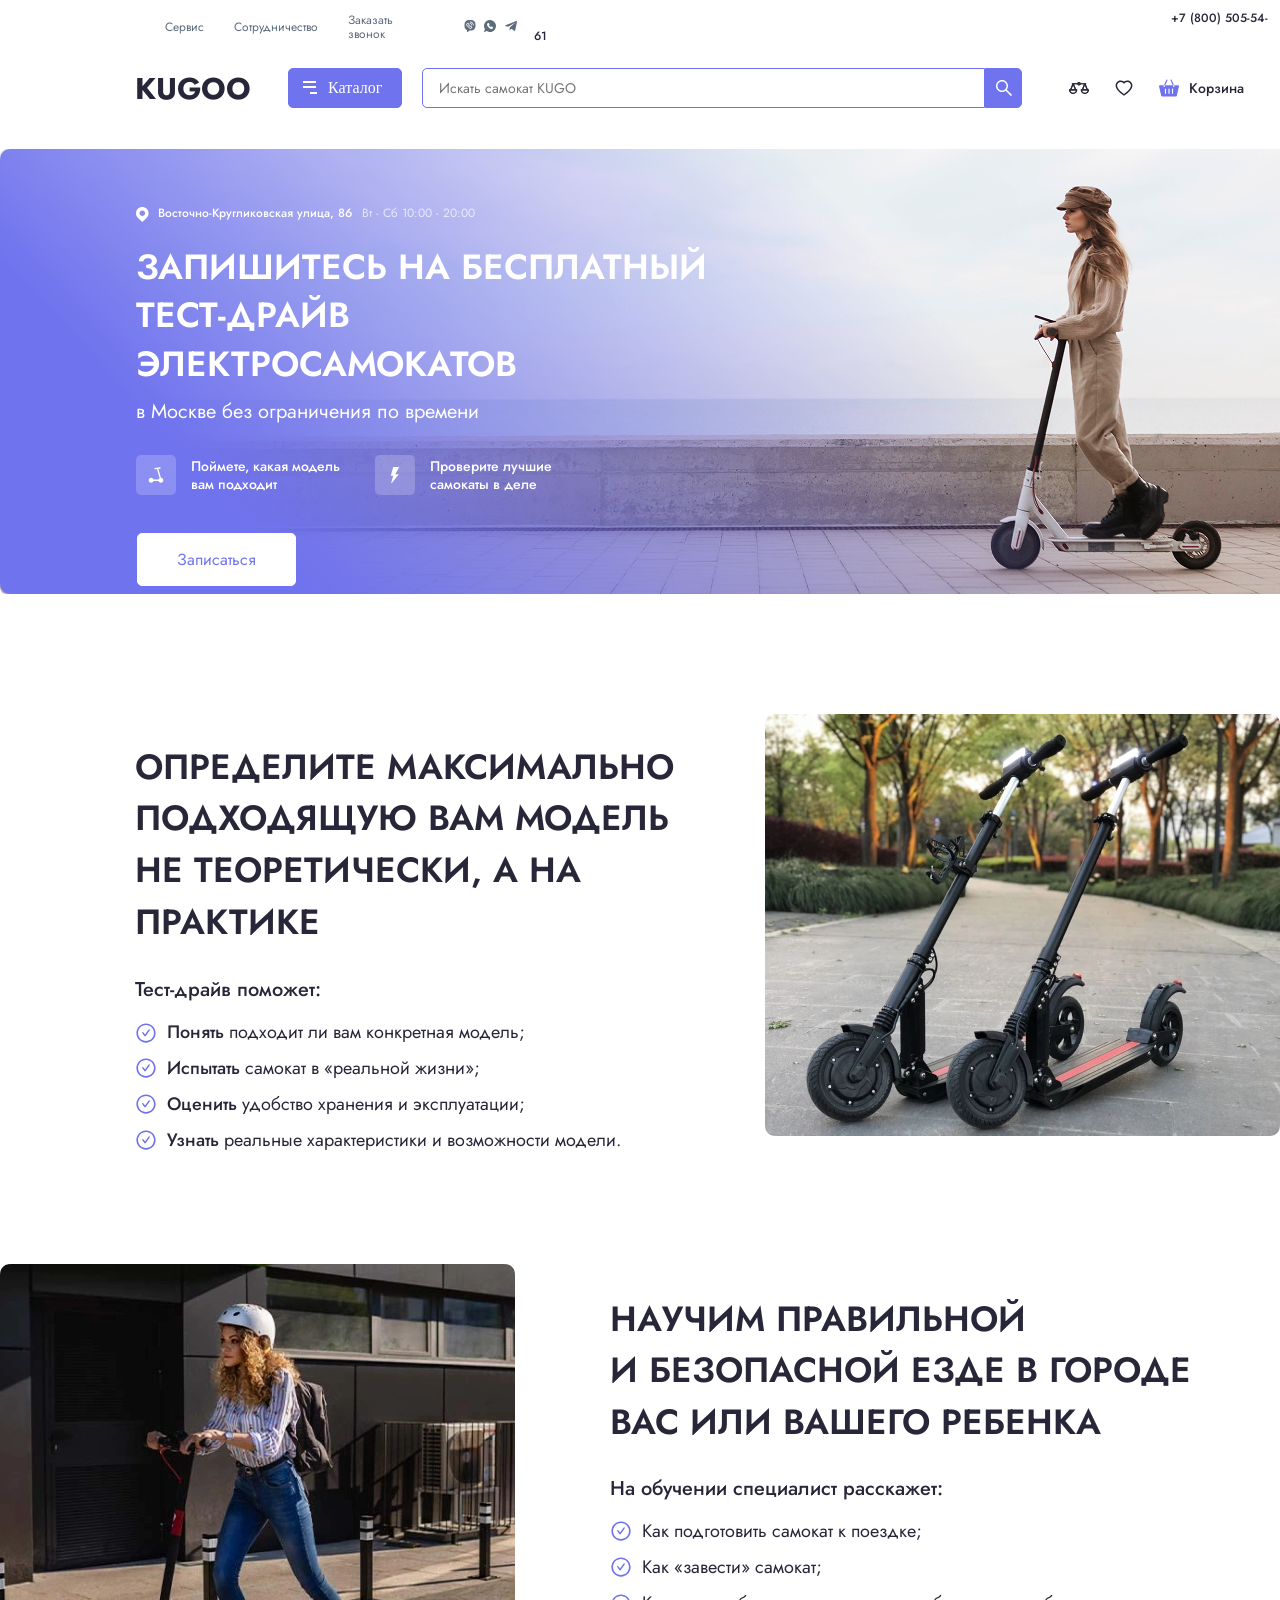
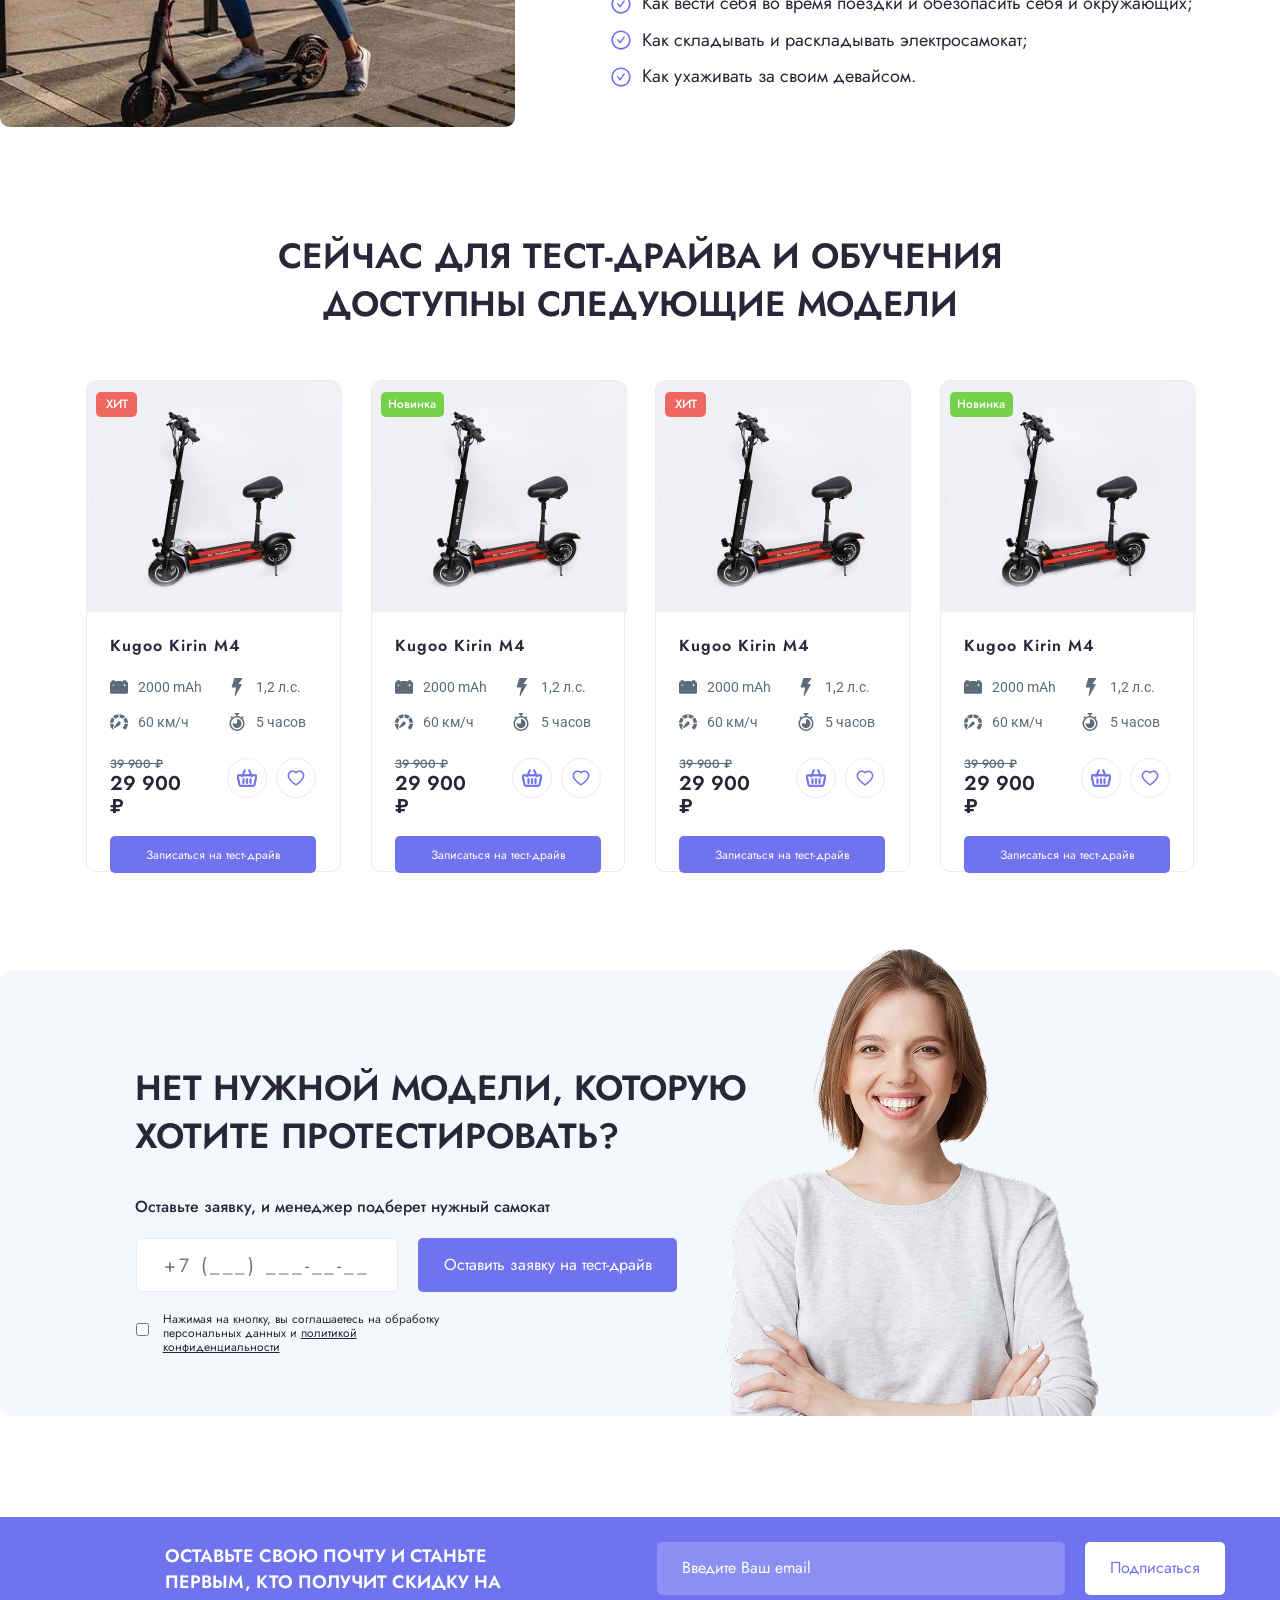
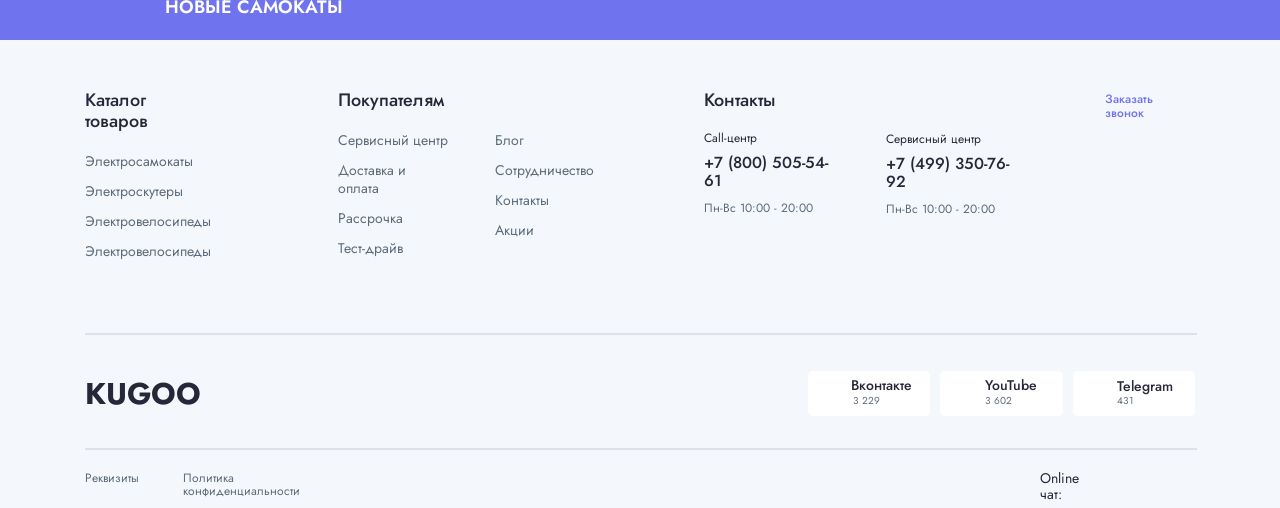
==== index.html @ ac5f446d "add: navbar, all sections, footer and modal window, css/" ====
<!DOCTYPE html>
<html lang="ru">

<head>
  <meta charset="UTF-8" />
  <meta name="viewport" content="width=device-width, initial-scale=1.0" />
  <link rel="stylesheet" href="css/normalize.css" />
  <link rel="stylesheet" href="css/style.css" />
  <link rel="shortcut icon" href="img/favicon.ico" type="image/x-icon">
  <link rel="icon" href="img/favicon.ico" type="image/x-icon">
  <!-- <link rel="preconnect" href="https://fonts.googleapis.com">
  <link rel="preconnect" href="https://fonts.gstatic.com" crossorigin>
  <link href="https://fonts.googleapis.com/css2?family=Jost:ital,wght@0,100..900;1,100..900&family=Roboto:ital,wght@0,100..900;1,100..900&display=swap" rel="stylesheet"> -->
  <script src="js/main.js" defer></script>
  <title>Kugoo</title>
</head>

<body>

  <nav class="navbar" role="navigation" aria-label="Основная навигация">
    <a href="#" class="header-navbar-link navbar-link-service" aria-label="Сервис">
      Сервис
    </a>
    <a href="#" class="header-navbar-link navbar-link-cooperation" aria-label="Сотрудничество">
      Сотрудничество
    </a>
    <a href="#" class="header-navbar-link navbar-link-call" aria-label="Заказать звонок">
      Заказать звонок
    </a>
    <div class="header-icon-mobile">
      <a href="#" aria-label="Viber" title="Viber">
        <svg class="header-icon-mobile" width="12" height="12" aria-hidden="true">
          <use href="img/sprite.svg#viber"></use>
        </svg>
      </a>
      <a href="#" aria-label="WhatsApp" title="WhatsApp">
        <svg class="header-icon-mobile" width="12" height="12" aria-hidden="true">
          <use href="img/sprite.svg#whatsapp"></use>
        </svg>
      </a>
      <a href="#" aria-label="Telegram" title="Telegram">
        <svg class="header-icon-mobile" width="12" height="12" aria-hidden="true">
          <use href="img/sprite.svg#telegram"></use>
        </svg>
      </a>
    </div>
    <div class="header-phone">
      <a href="tel:+78005055461" class="header-phone-link" aria-label="Позвонить">+7 (800) 505-54-61</a>
    </div>

  </nav>
  <div class="header-nav-border"></div>






  <header class="header">



    <div class="container">
      <div class="header-content">
        <h1 class="header-name">
          Kugoo
        </h1>
        <div class="header-button">
          <div class="header-button-wrp">
            <a href="#" class="header-menu-burger">
              <div class="header-menu-line"></div>
              <div class="header-menu-line"></div>
              <div class="header-menu-line header-menu-line-short"></div>
            </a>
            <span class="header-button-text">Каталог</span>
          </div>
        </div>
        <div class="header-search-box">
          <input class="header-search-input" id="header-input" type="text" placeholder="Искать самокат KUGO">
          <button class="header-search-button">
            <svg class="header-search-button-logo" width="16" height="16">
              <use href="img/sprite.svg#search"></use>
            </svg>
          </button>
        </div>
        <div class="header-search-icon">
          <a href="#">
            <img src="img/balance.svg" alt="balance" class="header-search-icon header-search-icon-balance" width="20"
              height="20">
          </a>
          <a href="#">
            <svg class="header-search-icon header-search-icon-blackheart" width="20" height="20">
              <use href="img/sprite.svg#blackheart"></use>
            </svg>
          </a>
          <a href="#">
            <svg class="header-search-icon header-search-icon-shopping-cart1" width="20" height="20">
              <use href="img/sprite.svg#shopping-cart1"></use>
            </svg>
          </a>
          <span class="header-search-shopping-cart">Корзина</span>
        </div>
      </div>
    </div>


    <div class="section-testdrive">
      <div class="container">
        <div class="section-testdrive-wripper">

          <img src="img/header-image.png" alt="riding" class="header-image">

          <div class="header-address-container">
            <svg class="header-addres-icon" width="15" height="15">
              <use href="img/sprite.svg#mark"></use>
            </svg>
            <span class="header-address">Восточно-Кругликовская улица, 86</span>
            <span class="header-address-schedule">Вт - Сб 10:00 - 20:00</span>
          </div>
          <div class="header-testdrive-container">
            <h2 class="header-title">Запишитесь на бесплатный тест-драйв электросамокатов</h2>
            <p class="header-text">в Москве без ограничения по времени</p>
          </div>
          <div class="header-chapter-wrapper">
            <div class="header-chapter-one">
              <div class="header-chapter-background">
                <svg class="header-chapter-icon" width="16" height="16">
                  <use href="img/sprite.svg#scooter"></use>
                </svg>
              </div>
              <p class="header-chapter-text-one">Поймете, какая модель вам подходит</p>
            </div>
            <div class="header-chapter-two">
              <div class="header-chapter-background">
                <svg class="header-chapter-icon" width="16" height="16">
                  <use href="img/sprite.svg#energy"></use>
                </svg>
              </div>
              <p class="header-chapter-text-two">Проверите лучшие самокаты в деле</p>
            </div>
          </div>
          <button type="button" class="header-content-button signup-btn" data-target="#feedback-modal"
            aria-label="Записаться на тест-драйв электросамоката">
            Записаться
          </button>
        </div>
      </div>
    </div>

  </header>

  <section class="define-the-model">
    <div class="container">
      <div class="define-the-model-wrapper">
        <div class="define-the-model-content">
          <h2 class="section-title define-the-model-title">Определите максимально подходящую вам модель<br>
            не теоретически, а на практике</h2>
          <p class="define-the-model-text">
            Тест-драйв поможет:
          </p>
          <ul class="define-the-model-list">
            <li class="define-the-model-list-item">
              <svg width="22" height="22" class="define-the-model-list-icon">
                <use href="img/sprite.svg#checkcircle"></use>
              </svg>
              <span class="word-bold">Понять</span> подходит ли вам конкретная модель;
            </li>
            <li class="define-the-model-list-item">
              <svg width="22" height="22" class="define-the-model-list-icon">
                <use href="img/sprite.svg#checkcircle"></use>
              </svg>
              <span class="word-bold">Испытать</span> самокат в «реальной жизни»;
            </li>
            <li class="define-the-model-list-item">
              <svg width="22" height="22" class="define-the-model-list-icon">
                <use href="img/sprite.svg#checkcircle"></use>
              </svg>
              <span class="word-bold">Оценить</span> удобство хранения и эксплуатации;
            </li>
            <li class="define-the-model-list-item">
              <svg width="22" height="22" class="define-the-model-list-icon">
                <use href="img/sprite.svg#checkcircle"></use>
              </svg>
              <span class="word-bold">Узнать</span> реальные характеристики и возможности модели.
            </li>
          </ul>
        </div>
        <picture>
          <source type="image/webp" srcset="img/scooters.webp">
          <source type="image/png" srcset="img/scooters.png">
          <img src="img/scooters.png" alt="scooters" class="define-the-model-photo">
        </picture>
      </div>
    </div>
  </section>

  <section class="correct-riding">
    <div class="container">
      <div class="correct-riding-wrapper">
        <picture>
          <source type="image/webp" srcset="img/riding.webp">
          <source type="image/png" srcset="img/riding.png">
          <img src="img/riding.png" alt="riding" class="correct-riding-photo">
        </picture>
        <div class="correct-riding-content">
          <h2 class="section-title correct-riding-title">Научим правильной<br>и безопасной езде в городе<br>вас или
            вашего ребенка
          </h2>
          <p class="correct-riding-text">
            На обучении специалист расскажет:
          </p>
          <ul class="correct-riding-list">
            <li class="correct-riding-list-item">
              <svg width="22" height="22" class="correct-riding-list-icon">
                <use href="img/sprite.svg#checkcircle"></use>
              </svg>
              Как подготовить самокат к поездке;
            </li>
            <li class="correct-riding-list-item">
              <svg width="22" height="22" class="correct-riding-list-icon">
                <use href="img/sprite.svg#checkcircle"></use>
              </svg>
              Как «завести» самокат;
            </li>
            <li class="correct-riding-list-item">
              <svg width="22" height="22" class="correct-riding-list-icon">
                <use href="img/sprite.svg#checkcircle"></use>
              </svg>
              Как вести себя во время поездки и обезопасить себя и окружающих;
            </li>
            <li class="correct-riding-list-item">
              <svg width="22" height="22" class="correct-riding-list-icon">
                <use href="img/sprite.svg#checkcircle"></use>
              </svg>
              Как складывать и раскладывать электросамокат;
            </li>
            <li class="correct-riding-list-item">
              <svg width="22" height="22" class="correct-riding-list-icon">
                <use href="img/sprite.svg#checkcircle"></use>
              </svg>
              Как ухаживать за своим девайсом.
            </li>
          </ul>
        </div>
      </div>
    </div>
  </section>

  <section class="testdrive-models">
    <div class="container">
      <div class="testdrive-models-wrapper">
        <div class="testdrive-models-content">
          <h2 class="section-title testdrive-models-title">
            Сейчас для тест-драйва и обучения доступны следующие модели
          </h2>
          <div class="testdrive-models-cards-wrp">
            <div class="testdrive-models-card">
              <div class="testdrive-models-image-wrp">
                <picture class="testdrive-models-image">
                  <source type="image/webp" srcset="img/scooter-card.webp">
                  <source type="image/png" srcset="img/scooter-card.png">
                  <img src="img/scooter-card.png" alt="scooter-card" class="scooter-card-photo">
                </picture>
                <div class="testdrive-models-label-wrp">
                  <div class="testdrive-models-label">
                    ХИТ
                  </div>
                  <div class="testdrive-models-background">
                    <svg class="testdrive-models-icon-top" width="20" height="20">
                      <use href="img/balance2.svg"></use>
                    </svg>
                  </div>
                </div>
              </div>
              <div class="models-card-container">
                <div class="testdrive-models-name">
                  Kugoo Kirin M4
                </div>
                <div class="testdrive-models-wrapper">
                  <div class="testdrive-models-options">
                    <div class="testdrive-models-options-wrp">
                      <svg class="testdrive-models-icon" width="18" height="18">
                        <use href="img/sprite.svg#accumulator"></use>
                      </svg>
                      <p class="testdrive-models-value">2000 mAh</p>
                    </div>
                    <div class="testdrive-models-options-wrp">
                      <svg class="testdrive-models-icon" width="18" height="18">
                        <use href="img/sprite.svg#power"></use>
                      </svg>
                      <p class="testdrive-models-value">1,2 л.с.</p>
                    </div>
                    <div class="testdrive-models-options-wrp">
                      <svg class="testdrive-models-icon" width="18" height="18">
                        <use href="img/sprite.svg#speedometer"></use>
                      </svg>
                      <p class="testdrive-models-value">60 км/ч</p>
                    </div>
                    <div class="testdrive-models-options-wrp">
                      <svg class="testdrive-models-icon" width="18" height="18">
                        <use href="img/sprite.svg#timer"></use>
                      </svg>
                      <p class="testdrive-models-value-time">5 часов</p>
                    </div>
                  </div>
                </div>
                <div class="testdrive-models-price-wrp">
                  <div class="testdrive-models-price">
                    <div class="testdrive-models-oldprice">39 900 ₽</div>
                    <div class="testdrive-models-newprice">29 900 ₽</div>
                  </div>
                  <div class="testdrive-models-icon-wrp">
                    <div class="testdrive-models-icon-background">
                      <svg width="20" height="20" class="testdrive-models-icon-shop">
                        <use href="img/sprite.svg#shopping-cart2"></use>
                      </svg>
                    </div>
                    <div class="testdrive-models-icon-background">
                      <svg width="20" height="20" class="testdrive-models-icon-heart">
                        <use href="img/sprite.svg#heartblue"></use>
                      </svg>
                    </div>
                  </div>
                </div>

                <button type="button" class="testdrive-models-button signup-btn" data-target="#feedback-modal">
                  Записаться на тест-драйв
                </button>
              </div>
            </div>
            <div class="testdrive-models-card">
              <div class="testdrive-models-image-wrp">
                <picture class="testdrive-models-image">
                  <source type="image/webp" srcset="img/scooter-card.webp">
                  <source type="image/png" srcset="img/scooter-card.png">
                  <img src="img/scooter-card.png" alt="scooter-card" class="scooter-card-photo">
                </picture>
                <div class="testdrive-models-label-wrp">
                  <div class="testdrive-models-label-new">
                    Новинка
                  </div>
                  <div class="testdrive-models-background">
                    <svg class="testdrive-models-icon-top" width="20" height="20">
                      <use href="img/balance2.svg"></use>
                    </svg>
                  </div>
                </div>
              </div>
              <div class="models-card-container">
                <div class="testdrive-models-name">
                  Kugoo Kirin M4
                </div>
                <div class="testdrive-models-wrapper">
                  <div class="testdrive-models-options">
                    <div class="testdrive-models-options-wrp">
                      <svg class="testdrive-models-icon" width="18" height="18">
                        <use href="img/sprite.svg#accumulator"></use>
                      </svg>
                      <p class="testdrive-models-value">2000 mAh</p>
                    </div>
                    <div class="testdrive-models-options-wrp">
                      <svg class="testdrive-models-icon" width="18" height="18">
                        <use href="img/sprite.svg#power"></use>
                      </svg>
                      <p class="testdrive-models-value">1,2 л.с.</p>
                    </div>
                    <div class="testdrive-models-options-wrp">
                      <svg class="testdrive-models-icon" width="18" height="18">
                        <use href="img/sprite.svg#speedometer"></use>
                      </svg>
                      <p class="testdrive-models-value">60 км/ч</p>
                    </div>
                    <div class="testdrive-models-options-wrp">
                      <svg class="testdrive-models-icon" width="18" height="18">
                        <use href="img/sprite.svg#timer"></use>
                      </svg>
                      <p class="testdrive-models-value-time">5 часов</p>
                    </div>
                  </div>
                </div>

                <div class="testdrive-models-price-wrp">
                  <div class="testdrive-models-price">
                    <div class="testdrive-models-oldprice">39 900 ₽</div>
                    <div class="testdrive-models-newprice">29 900 ₽</div>
                  </div>
                  <div class="testdrive-models-icon-wrp">
                    <div class="testdrive-models-icon-background">
                      <svg width="20" height="20" class="testdrive-models-icon-shop">
                        <use href="img/sprite.svg#shopping-cart2"></use>
                      </svg>
                    </div>
                    <div class="testdrive-models-icon-background">
                      <svg width="20" height="20" class="testdrive-models-icon-heart">
                        <use href="img/sprite.svg#heartblue"></use>
                      </svg>
                    </div>
                  </div>
                </div>
                <button type="submit" class="testdrive-models-button">
                  Записаться на тест-драйв
                </button>
              </div>
            </div>
            <div class="testdrive-models-card">
              <div class="testdrive-models-image-wrp">
                <picture class="testdrive-models-image">
                  <source type="image/webp" srcset="img/scooter-card.webp">
                  <source type="image/png" srcset="img/scooter-card.png">
                  <img src="img/scooter-card.png" alt="scooter-card" class="scooter-card-photo">
                </picture>
                <div class="testdrive-models-label-wrp">
                  <div class="testdrive-models-label">
                    ХИТ
                  </div>
                  <div class="testdrive-models-background">
                    <svg class="testdrive-models-icon-top" width="20" height="20">
                      <use href="img/balance2.svg"></use>
                    </svg>
                  </div>
                </div>
              </div>
              <div class="models-card-container">
                <div class="testdrive-models-name">
                  Kugoo Kirin M4
                </div>
                <div class="testdrive-models-wrapper">
                  <div class="testdrive-models-options">
                    <div class="testdrive-models-options-wrp">
                      <svg class="testdrive-models-icon" width="18" height="18">
                        <use href="img/sprite.svg#accumulator"></use>
                      </svg>
                      <p class="testdrive-models-value">2000 mAh</p>
                    </div>
                    <div class="testdrive-models-options-wrp">
                      <svg class="testdrive-models-icon" width="18" height="18">
                        <use href="img/sprite.svg#power"></use>
                      </svg>
                      <p class="testdrive-models-value">1,2 л.с.</p>
                    </div>
                    <div class="testdrive-models-options-wrp">
                      <svg class="testdrive-models-icon" width="18" height="18">
                        <use href="img/sprite.svg#speedometer"></use>
                      </svg>
                      <p class="testdrive-models-value">60 км/ч</p>
                    </div>
                    <div class="testdrive-models-options-wrp">
                      <svg class="testdrive-models-icon" width="18" height="18">
                        <use href="img/sprite.svg#timer"></use>
                      </svg>
                      <p class="testdrive-models-value-time">5 часов</p>
                    </div>
                  </div>
                </div>
                <div class="testdrive-models-price-wrp">
                  <div class="testdrive-models-price">
                    <div class="testdrive-models-oldprice">39 900 ₽</div>
                    <div class="testdrive-models-newprice">29 900 ₽</div>
                  </div>
                  <div class="testdrive-models-icon-wrp">
                    <div class="testdrive-models-icon-background">
                      <svg width="20" height="20" class="testdrive-models-icon-shop">
                        <use href="img/sprite.svg#shopping-cart2"></use>
                      </svg>
                    </div>
                    <div class="testdrive-models-icon-background">
                      <svg width="20" height="20" class="testdrive-models-icon-heart">
                        <use href="img/sprite.svg#heartblue"></use>
                      </svg>
                    </div>
                  </div>
                </div>
                <button type="submit" class="testdrive-models-button">
                  Записаться на тест-драйв
                </button>
              </div>
            </div>
            <div class="testdrive-models-card">
              <div class="testdrive-models-image-wrp">
                <picture class="testdrive-models-image">
                  <source type="image/webp" srcset="img/scooter-card.webp">
                  <source type="image/png" srcset="img/scooter-card.png">
                  <img src="img/scooter-card.png" alt="scooter-card" class="scooter-card-photo">
                </picture>
                <div class="testdrive-models-label-wrp">
                  <div class="testdrive-models-label-new">
                    Новинка
                  </div>
                  <div class="testdrive-models-background">
                    <svg class="testdrive-models-icon-top" width="20" height="20">
                      <use href="img/balance2.svg"></use>
                    </svg>
                  </div>
                </div>
              </div>
              <div class="models-card-container">
                <div class="testdrive-models-name">
                  Kugoo Kirin M4
                </div>
                <div class="testdrive-models-wrapper">
                  <div class="testdrive-models-options">
                    <div class="testdrive-models-options-wrp">
                      <svg class="testdrive-models-icon" width="18" height="18">
                        <use href="img/sprite.svg#accumulator"></use>
                      </svg>
                      <p class="testdrive-models-value">2000 mAh</p>
                    </div>
                    <div class="testdrive-models-options-wrp">
                      <svg class="testdrive-models-icon" width="18" height="18">
                        <use href="img/sprite.svg#power"></use>
                      </svg>
                      <p class="testdrive-models-value">1,2 л.с.</p>
                    </div>
                    <div class="testdrive-models-options-wrp">
                      <svg class="testdrive-models-icon" width="18" height="18">
                        <use href="img/sprite.svg#speedometer"></use>
                      </svg>
                      <p class="testdrive-models-value">60 км/ч</p>
                    </div>
                    <div class="testdrive-models-options-wrp">
                      <svg class="testdrive-models-icon" width="18" height="18">
                        <use href="img/sprite.svg#timer"></use>
                      </svg>
                      <p class="testdrive-models-value-time">5 часов</p>
                    </div>
                  </div>
                </div>
                <div class="testdrive-models-price-wrp">
                  <div class="testdrive-models-price">
                    <div class="testdrive-models-oldprice">39 900 ₽</div>
                    <div class="testdrive-models-newprice">29 900 ₽</div>
                  </div>
                  <div class="testdrive-models-icon-wrp">
                    <div class="testdrive-models-icon-background">
                      <svg width="20" height="20" class="testdrive-models-icon-shop">
                        <use href="img/sprite.svg#shopping-cart2"></use>
                      </svg>
                    </div>
                    <div class="testdrive-models-icon-background">
                      <svg width="20" height="20" class="testdrive-models-icon-heart">
                        <use href="img/sprite.svg#heartblue"></use>
                      </svg>
                    </div>
                  </div>
                </div>
                <button type="submit" class="testdrive-models-button">
                  Записаться на тест-драйв
                </button>
              </div>
            </div>
          </div>
        </div>
      </div>
    </div>

  </section>

  <section class="no-models">
    <div class="container">
      <div class="no-models-background">
        <div class="no-models-content">
          <h2 class="section-title no-models-title">
            Нет нужной модели, которую хотите протестировать?
          </h2>
          <p class="no-models-text">
            Оставьте заявку, и менеджер подберет нужный самокат
          </p>
          <form class="no-models-input">
            <div class="no-models-input-wrp">
              <input class="input-phone-mask" type="tel" id="user-phone" name="userphone" maxlength="30"
                pattern="^\+\d \(\d{3}\) \d{3}-\d{2}-\d{2}$" required="" placeholder="+7 (___) ___-__-__">
              <label class="input-group-label-phone" for="user-phone"></label>
              <button type="submit" class="no-models-button modal-submit-btn" id="modal-submit">Оставить заявку на
                тест-драйв</button>
            </div>
            <div class="no-models-checkbox-wrp">
              <input class="no-models-checkbox" type="checkbox" id="subscribeNews" name="subscribe"
                value="newsletter" />
              <label for="subscribeNews" class="no-models-label">Нажимая на кнопку, вы соглашаетесь на обработку
                персональных данных и <span class="no-models-checkbox-text">политикой конфиденциальности</span>
              </label>
            </div>
          </form>
        </div>
        <picture>
          <source type="image/webp" srcset="img/client.webp">
          <source type="image/png" srcset="img/riding.png">
          <img src="img/client.png" alt="client" class="client-photo">
        </picture>
      </div>
    </div>
  </section>

  <footer class="footer">
    <div class="footer-top">
      <div class="footer-top-title">
        Оставьте свою почту и станьте первым, кто получит скидку на новые самокаты
      </div>
      <input type="submit" class="footer-top-email" value="Введите Ваш email">
      <button type="submit" class="footer-top-subscription" value="">Подписаться</button>
    </div>
    <div class="container-footer-wrapper">
      <div class="container-footer">
        <div class="footer-menu-wrapper">
          <div class="footer-menu-catalog">
            <h2 class="footer-menu-title">Каталог товаров</h2>
            <ul class="footer-menu-list">
              <li class="footer-menu-item">
                <a href="#" class="footer-menu-link">Электросамокаты</a>
              </li>
              <li class="footer-menu-item">
                <a href="#" class="footer-menu-link">Электроскутеры</a>
              </li>
              <li class="footer-menu-item">
                <a href="#" class="footer-menu-link">Электровелосипеды</a>
              </li>
              <li class="footer-menu-item">
                <a href="#" class="footer-menu-link">Электровелосипеды</a>
              </li>
            </ul>
          </div>
          <div class="footer-menu-buyers">
            <h2 class="footer-menu-title">Покупателям</h2>
            <ul class="footer-menu-list footer-menu-buyers">
              <li class="footer-menu-item">
                <a href="#" class="footer-menu-link">Сервисный центр</a>
              </li>
              <li class="footer-menu-item">
                <a href="#" class="footer-menu-link">Доставка и оплата</a>
              </li>
              <li class="footer-menu-item">
                <a href="#" class="footer-menu-link">Рассрочка</a>
              </li>
              <li class="footer-menu-item">
                <a href="#" class="footer-menu-link">Тест-драйв</a>
              </li>
            </ul>
          </div>
          <div class="footer-menu-buyers2-wrp">
            <ul class="footer-menu-list footer-menu-buyers2">
              <li class="footer-menu-item">
                <a href="#" class="footer-menu-link">Блог</a>
              </li>
              <li class="footer-menu-item">
                <a href="#" class="footer-menu-link">Сотрудничество</a>
              </li>
              <li class="footer-menu-item">
                <a href="#" class="footer-menu-link">Контакты</a>
              </li>
              <li class="footer-menu-item">
                <a href="#" class="footer-menu-link">Акции</a>
              </li>
            </ul>
          </div>
          <div class="footer-menu-contacts-call">
            <h2 class="footer-menu-title footer-menu-title-contacts">Контакты</h2>
            <div class="footer-menu-contacts-wrapper">
              <ul class="footer-menu-contacts-wrp-call">
                <li class="footer-menu-item-contacts">
                  <a href="#" class="footer-menu-link-contacts">Call-центр</a>
                </li>
                <li class="footer-menu-item-contacts">
                  <a href="#" class="footer-menu-link-phone-number">+7 (800) 505-54-61</a>
                </li>
                <li class="footer-menu-item-contacts">
                  <a href="#" class="footer-menu-link-schedule">Пн-Вс 10:00 - 20:00</a>
                </li>
              </ul>
            </div>
          </div>
          <div class="footer-menu-contacts-service">
            <ul class="footer-menu-contacts-wrp-service">
              <li class="footer-menu-item-contacts">
                <a href="#" class="footer-menu-link-contacts">Сервисный центр</a>
              </li>
              <li class="footer-menu-item-contacts">
                <a href="#" class="footer-menu-link-phone-number">+7 (499) 350-76-92</a>
              </li>
              <li class="footer-menu-item-contacts">
                <a href="#" class="footer-menu-link-schedule">Пн-Вс 10:00 - 20:00</a>
              </li>
            </ul>
          </div>
          <a href="#" class="footer-menu-link-call">Заказать звонок</a>
        </div>
        <hr class="footer-bottom-seporator">
        <div class="footer-bottom-social-wrapper">
          <div class="footer-bottom-logo">
            Kugoo
          </div>
          <a href="#" class="footer-bottom-social-gp">
            <svg class="footer-bottom-gp" width="152" height="45">
              <use href="img/google-play.svg"></use>
            </svg>
          </a>
          <a href="#" class="footer-bottom-social-as">
            <svg class="footer-bottom-as" width="135" height="45">
              <use href="img/app_store.svg"></use>
            </svg>
          </a>
          <a href="#" class="footer-bottom-social-wrp">
            <div class="footer-bottom-social">
              <svg class="footer-bottom-icon-vk" width="20" height="20">
                <use href="img/vk.svg"></use>
              </svg>
              <span class="footer-bottom-social-text-vk">Вконтакте</span>
              <div class="footer-bottom-social-count">3 229</div>
            </div>
          </a>
          <a href="#" class="footer-bottom-social-wrp">
            <div class="footer-bottom-social">
              <svg class="footer-bottom-icon-ytube" width="20" height="20">
                <use href="img/ytube.svg"></use>
              </svg>
              <span class="footer-bottom-social-text-ytube">YouTube</span>
              <div class="footer-bottom-social-count">3 602</div>
            </div>
          </a>
          <a href="#" class="footer-bottom-social-wrp">
            <div class="footer-bottom-social">
              <svg class="footer-bottom-icon-tgblue" width="20" height="20">
                <use href="img/tgblue.svg"></use>
              </svg>
              <span class="footer-bottom-social-text-tgblue">Telegram</span>
              <div class="footer-bottom-social-count">431</div>
            </div>
          </a>
        </div>
        <hr class="footer-bottom-seporator">
        <div class="footer-bottom-down-wrapper">
          <a href="#" class="footer-bottom-down-requisites">Реквизиты</a>
          <a href="#" class="footer-bottom-down-politics">Политика конфиденциальности</a>
          <a href="#" class="footer-bottom-down-social-wrp">
            <div class="footer-bottom-down-social">
              <svg class="footer-bottom-down-icon" width="34" height="23">
                <use href="img/gpay.svg"></use>
              </svg>
              <svg class="footer-bottom-down-icon" width="34" height="23">
                <use href="img/apay.svg"></use>
              </svg>
              <svg class="footer-bottom-down-icon" width="34" height="23">
                <use href="img/visa.svg"></use>
              </svg>
              <svg class="footer-bottom-down-icon" width="34" height="23">
                <use href="img/payment_method1.svg"></use>
              </svg>
              <svg class="footer-bottom-down-icon" width="34" height="23">
                <use href="img/payment_method2.svg"></use>
              </svg>
              <svg class="footer-bottom-down-icon" width="34" height="23">
                <use href="img/web_money.svg"></use>
              </svg>
              <svg class="footer-bottom-down-icon" width="34" height="23">
                <use href="img/payment_method3.svg"></use>
              </svg>
              <div class="footer-bottom-down-social-chat">
                <div class="footer-bottom-down-social-onlinechat">Online чат:</div>
                <svg class="footer-bottom-down-chat-icon" width="16" height="16">
                  <use href="img/viber.svg"></use>
                </svg>
                <svg class="footer-bottom-down-chat-icon" width="16" height="16">
                  <use href="img/whatsapp.svg"></use>
                </svg>
                <svg class="footer-bottom-down-chat-icon" width="16" height="16">
                  <use href="img/telegram.svg"></use>
                </svg>
              </div>

            </div>
          </a>
        </div>
      </div>
    </div>

    <div class="modal" id="feedback-modal">
      <div class="modal-dialog">
        <div class="modal-dialog-wrp">
          <div class="modal-dialog-wrp-left">
            <a href="#" class="modal-close" data-toggle="modal" data-target="#feedback-modal">
              <svg class="close-icon" width="29" height="29">
                <use href="img/sprite.svg#close"></use>
              </svg>
            </a>
            <h2 class="modal-text">Запишитесь<br>на тест-драйв электросамоката<br><span class="modal-textp">и
                подберите
                модель для себя
              </span>
            </h2>

            <p class="modal-text5minute">Менеджер свяжется с вами в течение 5 минут, чтобы согласовать время.</p>
            <form action="handler.php" method="POST" class="modal-form">
              <div class="input-group modal-input-group">
                <p class="modal-text-connection">Как с вами удобнее связаться?</p>
                <input class="input-phone-number" type="tel" id="user-phone-modal" name="userphone" maxlength="30"
                  pattern="^\+\d \(\d{3}\) \d{3}-\d{2}-\d{2}$" required placeholder="+7 (___) ___-__-__">
              </div>
            </form>

            <button type="submit" class="modal-form-button">
              Оформить предзаказ
            </button>

            <div class="modal-policy">
              <label class="policy-checkbox">
                <input type="checkbox" id="modal-privacy" name="privacy" required>
                <span class="checkbox-custom">
                  <svg class="close-icon" width="29" height="29">
                    <use href="img/check.svg"></use>
                  </svg>
                </span>
                <span class="policy-text">
                  Нажимая на кнопку, вы соглашаетесь<br>
                  на обработку персональных данных<br>
                  и <a href="#" class="policy-link">политикой конфиденциальности</a>
                </span>
              </label>
            </div>

          </div>

          <div class="modal-dialog-wrp-right">
            <div class="modal-dialog-image-wrp">
              <picture class="modal-dialog-image">
                <source type="image/webp" srcset="img/riding-a-scooter.webp">
                <source type="image/png" srcset="img/riding-a-scooter.png">
                <img src="img/riding-a-scooter.png" alt="riding-a-scooter" class="riding-a-scooter-photo">
              </picture>
            </div>
          </div>
        </div>
      </div>
    </div>
  </footer>

</body>

</html>
---- css/style.css ----
@import "https://fonts.googleapis.com/css2?family=Jost:ital,wght@0,100..900;1,100..900&family=Roboto:ital,wght@0,100..900;1,100..900&display=swap";

* {
  box-sizing: border-box;
}
html {
  @font-face {
    font-family: "Jost", sans-serif;
    src: url(../fonts/Jost-VariableFont_wght.ttf) format("ttf");
    font-weight: 400;
    font-display: swap;
    font-style: normal;
    font-size: 16px;
  }
}
.container {
  max-width: 86.25rem;
  margin: auto;
  height: auto;
}
.header {
  /* width: max-content; */
}

.navbar {
  width: 100%;
  min-height: 2.4375rem;
  display: flex;
  align-items: center;
  position: fixed;
  z-index: 4;
  background-color: #fff;
  transition: background-color 0.2s, height 0.2s;
  font-family: "Jost", sans-serif;
  color: #282739;
}
.header-navbar-link {
  text-decoration: none;
  font-weight: 400;
  font-size: 12px;
  color: #5d6c7b;
  margin-right: 1.875rem;
  margin-top: 0.8875rem;
  margin-bottom: 0.6875rem;
}
.navbar-link-service {
  margin-left: 10.3125rem;
}
.header-icon-mobile:not(:last-child) {
  margin-right: 0.5313rem;
}
/* .header-phone {
  display: flex;
  align-items: center;
} */
.header-phone-link {
  font-family: "Jost", sans-serif;
  font-weight: 500;
  font-size: 0.75rem;
  color: #282739;
  margin-left: 39.8125rem;
  text-decoration: none;
  margin-top: 0.8875rem;
  margin-bottom: 0.6875rem;
}
.header-icon-mobile {
  display: flex;
  align-items: center;
  margin-right: 0.5313rem;
}

.header-nav-border {
  border: 1px solid #ecf3ff;
  width: 90rem;
  height: 0px;
  display: flex;
  justify-content: center;
}
.header-name {
  font-family: "Jost", sans-serif;
  font-weight: 700;
  font-size: 1.875rem;
  text-transform: uppercase;
  color: #282739;
  margin-left: 8.4125rem;
  padding-top: 0.2rem;
  margin-right: 2.3188rem;
}
.header-button {
  border: 1.5px solid #6f73ee;
  border-radius: 5px;
  width: 7.125rem;
  height: 2.5rem;
  background: #6f73ee;
}
.header-content {
  display: flex;
  align-items: center;
  margin-top: 2.9375rem;
  width: 100%;
  margin-bottom: 1.4rem;
}
.header-button-wrp {
  display: flex;
}
.header-menu-line:first-child {
  margin-top: 0.7375rem;
}
.header-menu-line {
  border: 1.3px solid #fff;
  width: 0.8125rem;
  height: 0px;
  background: #fff;
  margin-left: 0.8688rem;
  margin-bottom: 0.2125rem;
  margin-right: 0.7125rem;
}
.header-menu-line-short {
  border: 1.3px solid #fff;
  width: 7px;
  height: 0px;
  margin-left: 1.3125rem;
}
.header-button-text {
  font-weight: 500;
  font-size: 1rem;
  color: #fff;
  margin-top: 0.6rem;
}
.header-search-box {
  display: flex;
  align-items: center;
  padding-left: 1.25rem;
  width: 38.7875rem;
  height: 2.5rem;
}
.header-search-box input {
  width: 39.375rem;
  height: 2.5rem;
  border: 1.5px solid #6f73ee;
}
.header-search-button {
  border: 1.5px solid #6f73ee;
  border-radius: 0 5px 5px 0;
  width: 2.5rem;
  height: 2.5rem;
  background: #6f73ee;
  display: flex;
  justify-content: center;
  align-items: center;
}
.header-search-input {
  font-family: "Jost", sans-serif;
  padding-left: 1.05rem;
  border: 1.5px solid #6f73ee;
  border-radius: 5px 0 0 5px;
  font-weight: 400;
  font-size: 0.875rem;
  color: #5d6c7b;
}
.header-search-shopping-cart {
  font-family: "Jost", sans-serif;
  font-weight: 500;
  font-size: 0.875rem;
  color: #282739;
}
.header-search-icon {
  display: flex;
  align-items: center;
}
.header-search-icon-balance {
  margin-left: 2.9375rem;
  margin-right: 1.5625rem;
}
.header-search-icon-blackheart {
  margin-right: 1.5625rem;
}
.header-search-icon-shopping-cart1 {
  margin-right: 0.625rem;
}
.header-image {
  border-radius: 0.4rem;
  /* width: 86.25rem; */
  width: auto;
  height: 27.8125rem;
  position: absolute;
}
/* .header-image-wrp {
  overflow: hidden;
} */
.header-address-container {
  display: flex;
  position: relative;
  margin-left: 8.4375rem;
  font-family: "Jost", sans-serif;
  padding-top: 3.6375rem;
  width: max-content;
}
.header-address {
  font-weight: 500;
  font-size: 0.75rem;
  color: #fff;
  margin-right: 0.625rem;
}
.header-addres-icon {
  margin-right: 0.5125rem;
}
.header-address-schedule {
  font-weight: 400;
  font-size: 0.75rem;
  color: #fff;
  opacity: 0.7;
}
.header-title {
  font-weight: 600;
  font-size: 2.1875rem;
  text-transform: uppercase;
  color: #fff;
  width: 50%;
  margin-top: 1.275rem;
  line-height: 139.2%;
  margin-bottom: 0;
}
.header-text {
  font-weight: 400;
  font-size: 1.25rem;
  color: #fff;
  margin-top: 0.675rem;
  width: 70%;
}
.header-testdrive-container {
  position: relative;
  font-family: "Jost", sans-serif;
  margin-left: 8.5rem;
}
.header-chapter-wrapper {
  display: flex;
  position: relative;
}
.header-chapter-one {
  margin-left: 8.5rem;
  margin-right: 2.1875rem;
}
.header-chapter-one,
.header-chapter-two {
  /* position: relative; */
  display: flex;
  align-items: center;
}
.header-chapter-background {
  border-radius: 0.3125rem;
  width: 2.5rem;
  height: 2.5rem;
  background: rgba(255, 255, 255, 0.2);
  display: flex;
  align-items: center;
  justify-content: center;
  z-index: auto;
  margin-right: 0.9375rem;
}
.header-chapter-icon {
  z-index: 3;
}
.header-chapter-text-one {
  max-width: 9.3125rem;
}
.header-chapter-text-one,
.header-chapter-text-two {
  font-family: "Jost", sans-serif;
  font-weight: 500;
  font-size: 0.875rem;
  line-height: 129%;
  color: #fff;
}
.header-chapter-text-two {
  max-width: 8.375rem;
}
.header-content-button {
  position: relative;
  border: 1.3px solid #fff;
  border-radius: 0.3125rem;
  padding: 0.9375rem 1.5625rem;
  width: 9.9375rem;
  height: 3.3125rem;
  background: #fff;
  font-weight: 400;
  font-size: 1rem;
  text-align: center;
  color: #6f73ee;
  margin-left: 8.5625rem;
  font-family: "Jost", sans-serif;
  margin-top: 1.675rem;
  cursor: pointer;
}
.section-title {
  font-family: "Jost", sans-serif;
  font-weight: 600;
  font-size: 2.1875rem;
  text-transform: uppercase;
  color: #282739;
}
.section-testdrive-wripper {
  height: auto;
}
.define-the-model-wrapper {
  font-family: "Jost", sans-serif;
  color: #282739;
  display: flex;
  justify-content: space-between;
  margin-top: 2.55rem;
}
.define-the-model-title {
  display: flex;
  line-height: 148.9%;
  margin-top: 1.75rem;
  width: 89%;
}
.define-the-model-content {
  width: 89%;
  margin-left: 8.4375rem;
}
.define-the-model-text {
  font-weight: 500;
  font-size: 1.25rem;
  line-height: 119%;
}
.define-the-model-photo {
  width: autocomplete;
}
.define-the-model-list {
  list-style-type: none;
  padding-left: 0;
  margin-bottom: 1.125rem;
}
.define-the-model-list-icon {
  margin-right: 0.625rem;
}
.define-the-model-list-item {
  display: flex;
  align-items: center;
  font-weight: 400;
  font-size: 1.125rem;
  margin-bottom: 0.8625rem;
}
.word-bold {
  font-weight: 500;
  margin-right: 0.3375rem;
}
.define-the-model {
  margin-bottom: 5.95rem;
  margin-top: 7.95rem;
}
.correct-riding {
  margin-bottom: 6.25rem;
}
.correct-riding-wrapper {
  font-family: "Jost", sans-serif;
  color: #282739;
  display: flex;
}
.correct-riding-content {
  margin-left: 5.9375rem;
}
.correct-riding-title {
  width: 100%;
  margin-top: 1.85rem;
  margin-bottom: 1.775rem;
  line-height: 147.5%;
}
.correct-riding-text {
  font-weight: 500;
  font-size: 1.25rem;
  line-height: 119%;
  margin-bottom: 1.225rem;
}
.correct-riding-list {
  list-style-type: none;
  padding-left: 0;
}
.correct-riding-list-item {
  margin-bottom: 0.625rem;
  display: flex;
  align-items: center;
  margin-bottom: 0.9rem;
  font-weight: 400;
  font-size: 1.125rem;
}
.correct-riding-list-icon {
  margin-right: 0.625rem;
}
.section-testdrive {
}
.testdrive-models {
  margin-bottom: 6.15rem;
}
.testdrive-models-card {
  width: 15.9375rem;
  height: 30.75rem;
  border: 1.5px solid #eaebed;
  border-radius: 0.625rem;
  font-family: "Jost", sans-serif;
  color: #282739;
}
.testdrive-models-card:not(:last-child) {
  margin-right: 1.875rem;
}
.testdrive-models-options {
  display: flex;
  justify-content: space-between;
  align-items: center;
  flex-wrap: wrap;
  width: 97%;
}
.testdrive-models-icon {
  margin-right: 0.6375rem;
}
.testdrive-models-value {
  font-family: "Roboto", sans-serif;
  font-weight: 400;
  font-size: 0.875rem;
  color: #5d6c7b;
  margin-top: 0;
  margin-bottom: 0;
  margin-right: 0.55rem;
}
.testdrive-models-value-time {
  font-family: "Roboto", sans-serif;
  font-weight: 400;
  font-size: 0.875rem;
  color: #5d6c7b;
  margin-top: 0;
  margin-bottom: 0;
  margin-right: 0.25rem;
}
.models-value-new {
  margin-right: 0.25rem;
}
.testdrive-models-title {
  text-align: center;
  width: 75%;
  margin: auto;
  line-height: 139.1%;
  margin-bottom: 3.2063rem;
}
.testdrive-models-content {
  max-width: 69.25rem;
  margin: auto;
}
.testdrive-models-options-wrp {
  display: flex;
  align-items: center;
  margin-bottom: 1.025rem;
}
.testdrive-models-name {
  font-weight: 600;
  margin-top: 0.35rem;
  margin-bottom: 1.45rem;
  letter-spacing: 1px;
}
.models-card-container {
  max-width: 12.875rem;
  margin: auto;
  position: relative;
  top: 214px;
}
.testdrive-models-oldprice {
  font-family: "Jost", sans-serif;
  font-weight: 500;
  font-size: 0.75rem;
  text-decoration: line-through;
  color: #5d6c7b;
}
.testdrive-models-newprice {
  font-family: "Jost", sans-serif;
  font-weight: 600;
  font-size: 1.25rem;
  color: #282739;
}
.testdrive-models-icon-wrp {
  display: flex;
  gap: 0.5625rem;
  margin-left: 1.6313rem;
  margin-bottom: 0;
}
.testdrive-models-price-wrp {
  display: flex;
  margin-top: 0.7125rem;
  margin-bottom: 1.1125rem;
}
.testdrive-models-image {
  position: absolute;
}
.testdrive-models-cards-wrp {
  display: flex;
}
.testdrive-models-background {
  border-radius: 100%;
  width: 2.1875rem;
  height: 2.1875rem;
  background: rgba(255, 255, 255, 0.2);
  backdrop-filter: blur(5px);
  display: flex;
  align-items: center;
  justify-content: center;
}
.testdrive-models-icon-background {
  border-radius: 100%;
  width: 40px;
  height: 40px;
  display: flex;
  background: rgba(255, 255, 255, 0.2);
  border: 1.3px solid #eaebed;
  align-items: center;
  justify-content: center;
}
.testdrive-models-icon-top {
  stroke-width: 1.3px;
  z-index: 3;
  margin-top: 1.125rem;
  margin-right: 0.825rem;
}
.testdrive-models-label {
  background: #ee685f;
  border-radius: 5px;
  width: 2.5625rem;
  height: 1.5625rem;
  font-weight: 500;
  font-size: 0.75rem;
  color: #fff;
  font-family: "Jost", sans-serif;
  display: flex;
  align-items: center;
  justify-content: center;
  margin-top: 0.675rem;
  margin-left: 0.5875rem;
}
.testdrive-models-label-new {
  font-family: "Jost", sans-serif;
  display: flex;
  align-items: center;
  justify-content: center;
  border-radius: 5px;
  width: 3.9375rem;
  height: 1.5625rem;
  background: #75d14a;
  font-weight: 500;
  font-size: 0.75rem;
  color: #fff;
  margin-top: 0.675rem;
  margin-left: 0.5875rem;
}
.testdrive-models-label-wrp {
  display: flex;
  justify-content: space-between;
  position: relative;
}
.testdrive-models-button {
  font-family: "Jost", sans-serif;
  font-weight: 400;
  font-size: 0.75rem;
  text-align: center;
  color: #fff;
  background: #6f73ee;
  border-radius: 5px;
  padding: 0.825rem 1.25rem;
  width: 12.875rem;
  height: 2.3125rem;
  border-style: none;
}
.no-models-content {
  position: absolute;
}
.no-models-background {
  background: #f4f7fb;
  border-radius: 0.625rem;
  width: 100%;
  height: 27.8125rem;
  position: relative;
}
.no-models-title {
  width: 50%;
  height: auto;
  margin-top: 5.8063rem;
  margin-left: 8.4375rem;
  margin-right: 2.625rem;
  line-height: 138.9%;
}
.no-models-text {
  font-family: "Jost", sans-serif;
  margin-top: 2.4rem;
  margin-left: 8.4375rem;
  font-weight: 500;
  font-size: 1rem;
  color: #282739;
  width: 50%;
  margin-bottom: 1.3125rem;
}
.no-models-input-wrp {
  display: flex;
}
.no-models-input {
  width: 65%;
}
.no-models-checkbox-wrp {
  display: flex;
  align-items: center;
  font-family: "Jost", sans-serif;
  font-weight: 400;
  font-size: 0.75rem;
  line-height: 117%;
  color: #282739;
  margin-left: 8.5rem;
  margin-top: 1.25rem;
}
.client-photo {
  position: absolute;
  bottom: 0;
  right: 11.25rem;
  max-width: 45rem;
}
.input-phone-mask {
  font-family: "Jost", sans-serif;
  font-weight: 400;
  font-size: 1.2rem;
  letter-spacing: 0.15em;
  text-align: center;
  color: #5d6c7b;
  border-style: none;
  background-color: #fff;
  border: 1px solid #eaebed;
  border-radius: 5px;
  padding: 0.9375rem 1.4625rem;
  width: 31.5%;
  margin-left: 8.5rem;
  margin-right: 1.25rem;
}
.no-models-button {
  font-family: "Jost", sans-serif;
  background: #6f73ee;
  border-radius: 5px;
  padding: 1.0375rem 1.6rem;
  font-weight: 400;
  font-size: 1rem;
  text-align: center;
  color: #fff;
  border-style: none;
  opacity: 6 !important;
}
.no-models-checkbox {
  margin-top: -0.4375rem;
  border-style: none;
  background: #fff;
}
.no-models-checkbox-text {
  text-decoration: underline;
  text-decoration-skip-ink: none;
}
.no-models-label {
  margin-left: 0.85rem;
  width: 45%;
}
.no-models {
  margin-bottom: 6.35rem;
}
.footer-top {
  background: #6f73ee;
  display: flex;
}
.footer-top-title {
  font-family: "Jost", sans-serif;
  font-weight: 600;
  font-size: 1.125rem;
  text-transform: uppercase;
  line-height: 142.6%;
  color: #fff;
  width: 31%;
  padding-top: 1.7rem;
  padding-bottom: 1.2125rem;
  margin-right: 5.9375rem;
  margin-left: 10.3rem;
}
.footer-top-email {
  background: rgba(255, 255, 255, 0.2);
  border-radius: 5px;
  font-weight: 400;
  font-size: 1rem;
  color: #fff;
  font-family: "Jost", sans-serif;
  border-style: none;
  margin-right: 1.25rem;
  justify-content: flex-start;
  margin-top: 1.5375rem;
  padding-left: 1.5625rem;
  padding-right: 15.875rem;
  height: 3.3125rem;
}
.footer-top-subscription {
  font-family: "Jost", sans-serif;
  background: #fff;
  border-radius: 5px;
  padding: 0.9375rem 1.5625rem;
  font-weight: 400;
  font-size: 1rem;
  text-align: center;
  color: #6f73ee;
  border-style: none;
  width: 8.75rem;
  height: 3.3125rem;
  margin-top: 1.5375rem;
  margin-bottom: 1.3125rem;
}
.container-footer-wrapper {
  background: #f4f7fb;
}
.container-footer {
  width: 69.375rem;
  margin: auto;
}
.footer-menu-wrapper {
  display: flex;
  padding-top: 2.875rem;
  margin-bottom: 3.5875rem;
}
.footer-menu-title {
  font-family: "Jost", sans-serif;
  font-weight: 500;
  font-size: 1.125rem;
  color: #282739;
  margin-top: 0.225rem;
  margin-bottom: 1.2625rem;
  width: 100%;
}
.footer-menu-list,
.footer-menu-buyers2 {
  list-style-type: none;
  padding-left: 0;
}
.footer-menu-catalog {
  margin-right: 7.8125rem;
}
.footer-menu-buyers {
  min-width: 7rem;
}
.footer-menu-buyers2-wrp {
  margin-top: 1.7625rem;
  margin-left: 2.75rem;
  margin-right: 6.875rem;
}
.footer-menu-link {
  text-decoration: none;
  font-family: "Jost", sans-serif;
  font-weight: 400;
  font-size: 0.875rem;
  color: #5d6c7b;
}
.footer-menu-item {
  margin-bottom: 0.725rem;
}
.footer-menu-title-contacts {
  margin-bottom: 1.0625rem;
}
.footer-menu-contacts {
  display: flex;
}
.footer-menu-contacts-wrp-call,
.footer-menu-contacts-wrp-service {
  list-style-type: none;
  padding-left: 0;
}
.footer-menu-contacts-call {
  min-width: 6.8125rem;
  margin-right: 2.6rem;
}
.footer-menu-link-contacts {
  text-decoration: none;
  font-weight: 400;
  font-size: 0.75rem;
  color: #282739;
  font-family: "Jost", sans-serif;
}
.footer-menu-link-phone-number {
  font-family: "Jost", sans-serif;
  font-weight: 500;
  font-size: 1rem;
  color: #282739;
  text-decoration: none;
  margin-top: 0.3125rem;
  margin-bottom: 0.4375rem;
}
.footer-menu-link-schedule {
  font-family: "Jost", sans-serif;
  font-weight: 400;
  font-size: 0.75rem;
  color: #5d6c7b;
  text-decoration: none;
}
.footer-menu-contacts-service {
  margin-top: 1.6625rem;
  margin-right: 4.75rem;
}
.footer-menu-item-contacts {
  margin-bottom: 0.475rem;
}
.footer-menu-link-call {
  font-family: "Jost", sans-serif;
  font-weight: 500;
  font-size: 0.75rem;
  color: #6f73ee;
  text-decoration: none;
  margin-top: 0.4375rem;
}
.footer-bottom-seporator {
  border: 1px solid #5d6c7b;
  width: 69.375rem;
  opacity: 0.15;
}
.footer-bottom-logo {
  font-family: "Jost", sans-serif;
  font-weight: 700;
  font-size: 1.875rem;
  text-transform: uppercase;
  color: #282739;
  margin-right: 3.75rem;
  padding-top: 1px;
}
.footer-bottom-social-wrapper {
  display: flex;
  align-items: center;
  margin-top: 1.9063rem;
  margin-bottom: 1.7125rem;
}
.footer-bottom-social-gp {
  padding-top: 2.2px;
  margin-right: 0.625rem;
}
.footer-bottom-social-as {
  padding-top: 0.35rem;
  margin-right: 15.62rem;
}
.footer-bottom-social-wrp {
  background: #fff;
  border-radius: 5px;
  width: 7.6875rem;
  height: 2.8125rem;
  padding-left: 0.625rem;
  text-decoration: none;
  display: flex;
  align-items: center;
  justify-content: space-between;
  position: relative;
}
.footer-bottom-social-wrp:not(:last-child) {
  margin-right: 0.625rem;
}
.footer-bottom-social {
  margin-top: 0.3125rem;
}
.footer-bottom-icon {
  justify-content: center;
  align-items: center;
  margin-top: 0.8125rem;
  margin-left: 0.75rem;
  margin-right: 0.75rem;
}

.footer-bottom-social-text-vk,
.footer-bottom-social-text-ytube,
.footer-bottom-social-text-tgblue {
  font-family: "Jost", sans-serif;
  font-weight: 500;
  font-size: 0.875rem;
  color: #282739;
  position: absolute;
}
.footer-bottom-social-text-vk {
  left: 2.7rem;
  top: 0.4125rem;
}
.footer-bottom-social-text-ytube {
  left: 2.8rem;
  top: 0.4125rem;
}
.footer-bottom-social-text-tgblue {
  left: 2.8rem;
  top: 0.425rem;
}
.footer-bottom-social-count {
  font-family: "Jost", sans-serif;
  font-weight: 400;
  font-size: 0.63rem;
  color: #5d6c7b;
  position: absolute;
  top: 1.5437rem;
  left: 2.8rem;
}
.footer-bottom-icon-ytube {
  margin-left: 0.1875rem;
}
.footer-bottom-down-wrapper {
  display: flex;
  cursor: pointer;
}
.footer-bottom-down-requisites,
.footer-bottom-down-politics {
  text-decoration: none;
  font-family: "Jost", sans-serif;
  font-weight: 400;
  font-size: 0.75rem;
  color: #5d6c7b;
  padding-top: 0.8375rem;
}
.footer-bottom-down-requisites {
  margin-right: 2.75rem;
  margin-bottom: 1.4375rem;
}
.footer-bottom-down-politics {
  margin-right: 24.0375rem;
}
.footer-bottom-down-social {
  display: flex;
  margin-top: 0.525rem;
}
.footer-bottom-down-social-wrp {
  display: flex;
  text-decoration: none;
  cursor: pointer;
}
.footer-bottom-down-icon:not(:last-child) {
  margin-right: 0.3044rem;
}
.footer-bottom-down-social-onlinechat {
  text-decoration: none;
  font-weight: 400;
  font-size: 0.875rem;
  color: #282739;
  font-family: "Jost", sans-serif;
  margin-top: 0.225rem;
  margin-left: 1.9856rem;
  margin-right: 1rem;
}
.footer-bottom-down-social-chat {
  display: flex;
}
.footer-bottom-down-chat-icon {
  margin-top: 0.2562rem;
}
.footer-bottom-down-chat-icon:not(:last-child) {
  margin-right: 0.875rem;
}
.modal-dialog-wrp {
  padding-left: 2.5rem;
  position: relative;
  display: flex;
  padding-top: 2.4rem;
}
.modal-dialog-wrp-left {
  width: 47.2%;
}
.modal-dialog {
  font-family: "Jost", sans-serif;
  border-radius: 5px;
  width: 49.375rem;
  height: 36.875rem;
  background: #fff;
  display: flex;
  /* overflow: hidden; */
  position: relative;
  animation: modalSlideIn 0.3s ease;
  box-shadow: 0 1.25rem 60px rgba(0, 0, 0, 0.3);
}
.modal-dialog-image {
  display: flex;
  justify-content: flex-end;
  margin-right: 1.0869rem !important;
  margin-top: 0.5rem !important;
}

.close-icon {
  position: absolute;
  top: 0.9375rem;
  right: 0.9375rem;
  z-index: 10;
  position: absolute;
}

.modal-text {
  font-weight: 600;
  font-size: 1.5625rem;
  text-transform: uppercase;
  color: #282739;
  margin-top: 3rem;
  width: 83.5%;
  margin-top: 0.15rem;
  line-height: 141.7%;
  margin-bottom: 1.55rem;
}
.modal-textp {
  font-family: "Jost", sans-serif;
  font-weight: 400 !important;
  font-size: 1rem !important;
  line-height: 125%;
  text-transform: lowercase !important;
  margin-top: 1.8125rem !important;
}
.modal-text5minute {
  font-weight: 400;
  font-size: 0.875rem;
  color: #282739;
  width: 82%;
  margin-bottom: 5.575rem;
  line-height: 138% !important;
}
.modal-text-connection {
  font-weight: 400;
  font-size: 0.75rem;
  color: #5d6c7b;
  margin-bottom: 1.25rem;
}
.input-phone-number {
  border: 1px solid #eaebed;
  border-radius: 0.3125rem;
  padding: 0.9375rem 1.5625rem;
  width: 16.4375rem;
  height: 3.3125rem;
  margin-bottom: 1.25rem;
}
.modal-form {
  width: 77%;
}
.modal-form-button {
  border-radius: 5px;
  padding: 0.9375rem 1.5625rem;
  background: #6f73ee;
  font-weight: 400;
  font-size: 1rem;
  text-align: center;
  color: #fff;
  border-style: none;
  width: 16.4375rem;
  height: 3.3125rem;
  margin-bottom: 0;
}
.notify-text {
  font-weight: 400;
  font-size: 0.75rem;
  line-height: 117%;
  color: #282739;
}
.notify-text-politics {
  color: #6f73ee;
}

/* Модал по умолчанию скрыт */
#feedback-modal {
  display: none !important;
  position: fixed;
  top: 0;
  left: 0;
  width: 100vw;
  height: 100vh;
  background: rgba(0, 0, 0, 0.6);
  z-index: 9999;
  opacity: 0;
  transition: opacity 0.3s ease;
  justify-content: center;
  align-items: center;
  padding: 1.25rem;
  box-sizing: border-box;
}

/* Показ модала */
#feedback-modal.is-open {
  display: flex !important;
  opacity: 1;
}

@keyframes modalSlideIn {
  from {
    transform: translateY(-50px);
    opacity: 0;
  }
  to {
    transform: translateY(0);
    opacity: 1;
  }
}
.modal-policy {
  margin-top: 1rem;
}

.policy-checkbox {
  display: flex;
  align-items: flex-start;
  gap: 0.6875rem;
  cursor: pointer;
  font-size: 0.875rem;
  line-height: 1.4;
  color: #8b8b8b;
  user-select: none;
  margin-left: 0.875rem;
}

.policy-checkbox input {
  display: none; /* Скрываем стандартный чекбокс */
}

.checkbox-custom {
  width: 1.25rem;
  height: 1.25rem;
  border: 2px solid #e0e0e0;
  border-radius: 0.25rem;
  flex-shrink: 0;
  position: relative;
  transition: all 0.2s ease;
  background: white;
  margin-top: 0.125rem;
}

.policy-checkbox:hover .checkbox-custom {
  border-color: #7c5cef;
}

.policy-checkbox input:checked + .checkbox-custom::after {
  content: "✓";

  /* content: url("img/check.svg"); */
  position: absolute;
  top: 50%;
  left: 50%;
  transform: translate(-50%, -50%);
  color: #6f73ee;

  font-size: 0.875rem;
  font-weight: bold;
}

.policy-text {
  flex: 1;
  font-weight: 400;
  font-size: 0.75rem;
  line-height: 117%;
  color: #282739;
}

.policy-link {
  color: #6f73ee;
  text-decoration: none;
  font-weight: 500;
  letter-spacing: -0.3px;
}

.policy-link:hover {
  text-decoration: underline;
}

/* Адаптив */
@media (max-width: 480px) {
  .policy-checkbox {
    font-size: 0.8125rem;
    gap: 8px;
  }

  .checkbox-custom {
    width: 1.125rem;
    height: 1.125rem;
  }
}
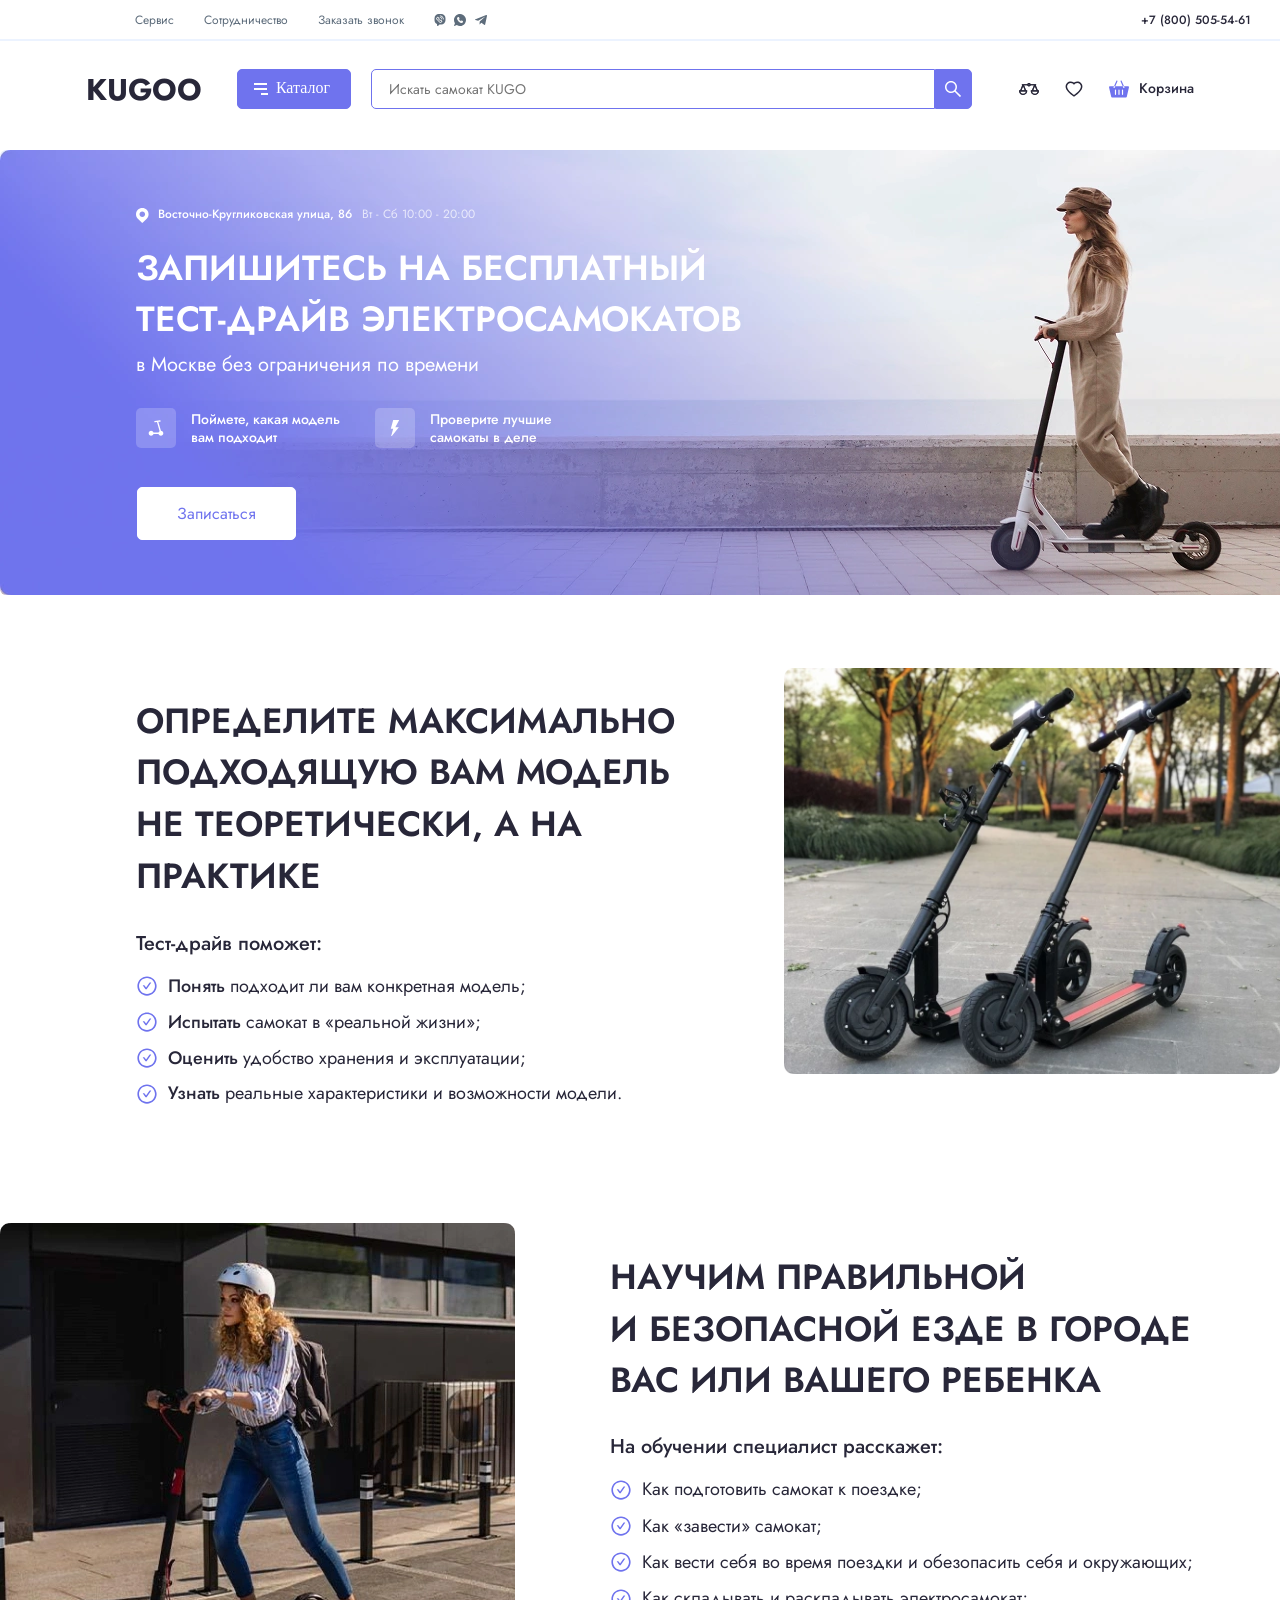
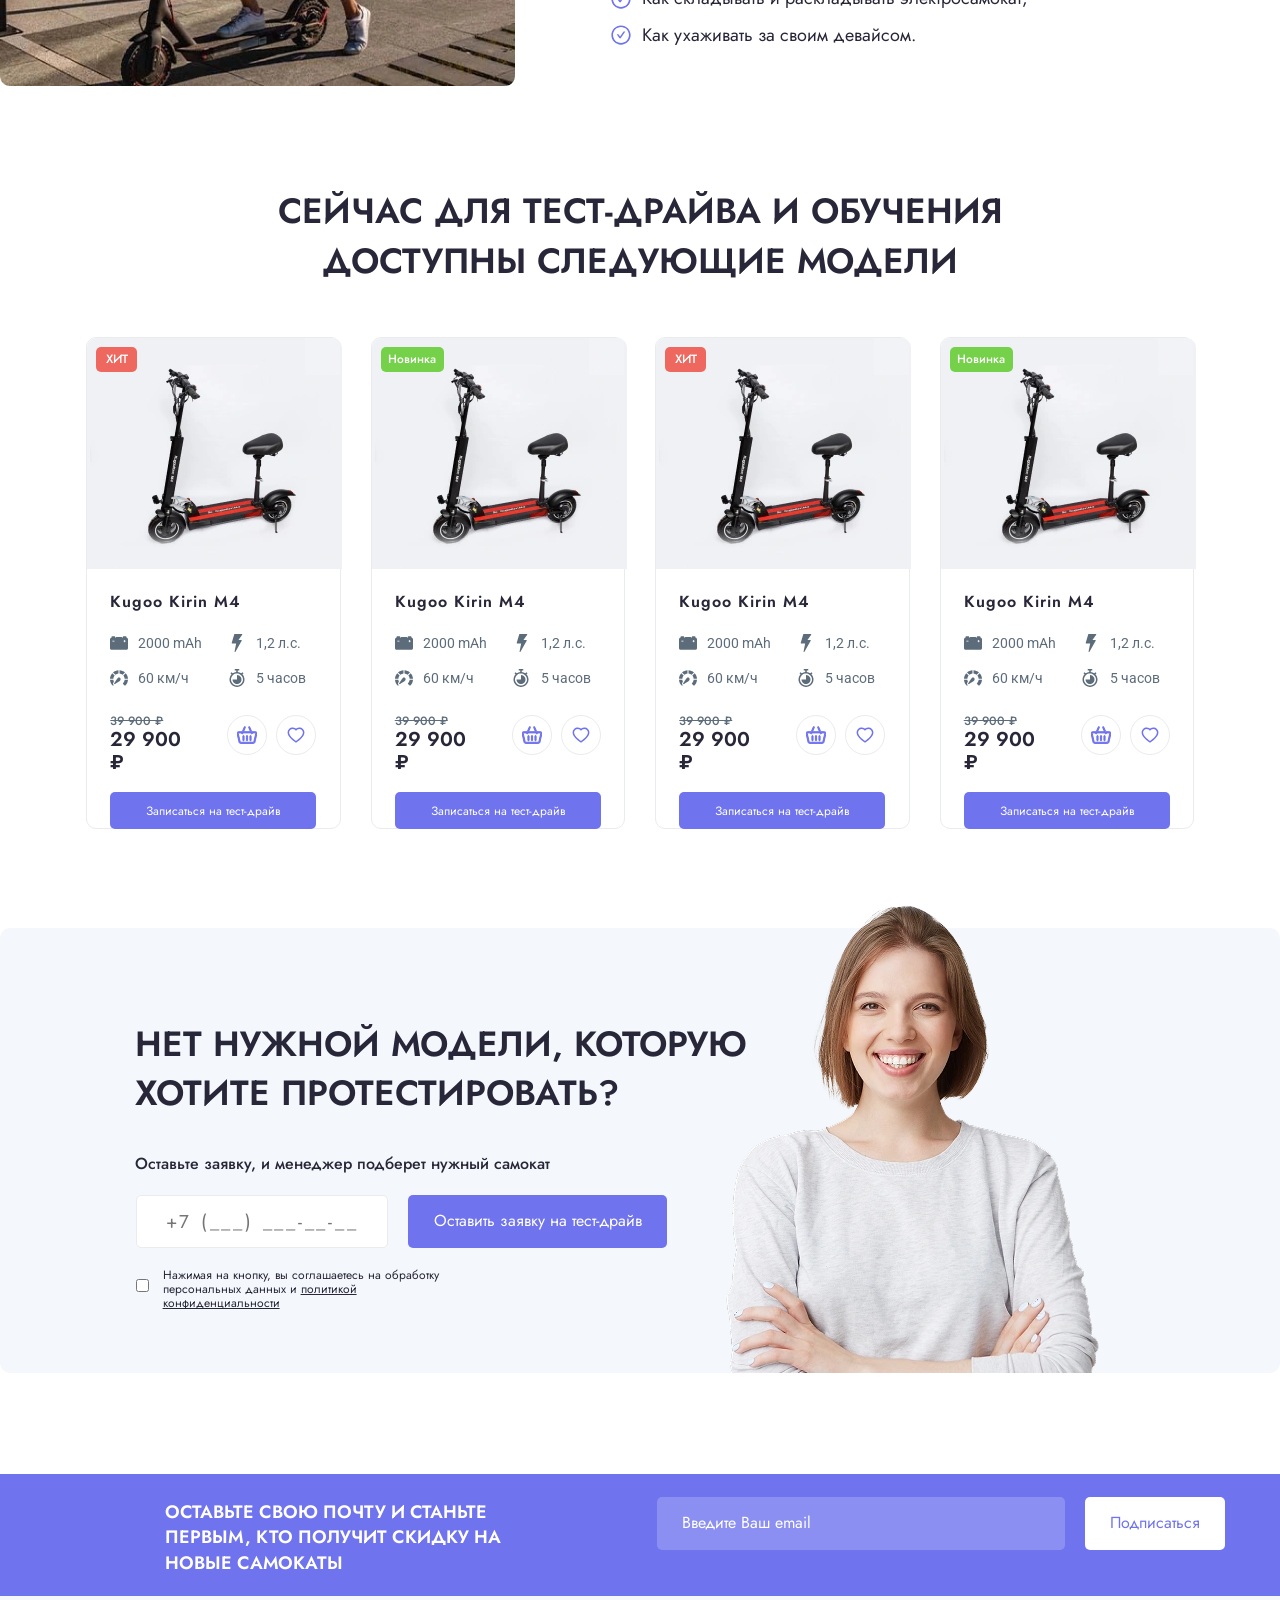
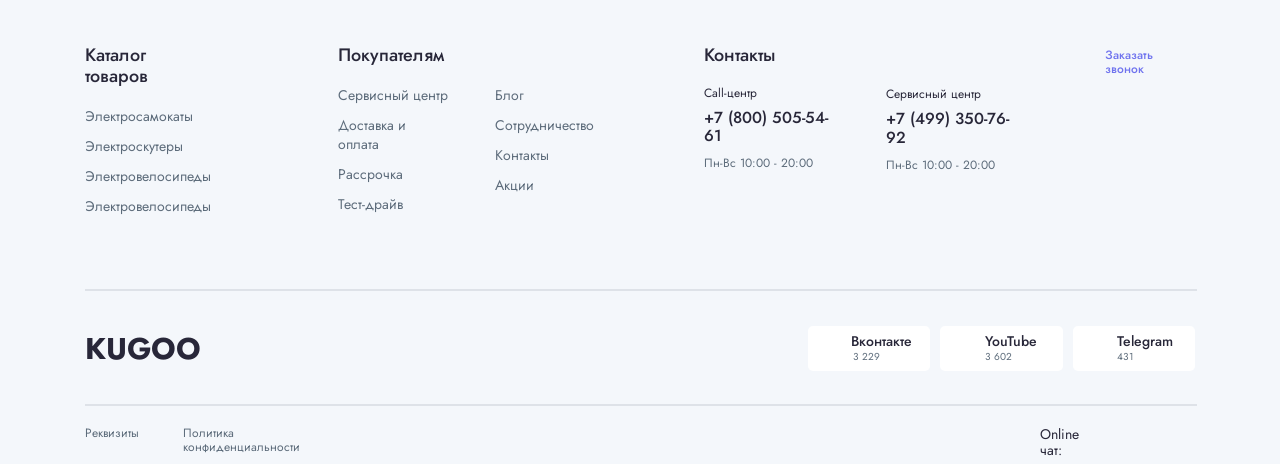
==== commit 1af3d05f: "add: correcting code" ====
--- a/index.html
+++ b/index.html
@@ -17,47 +17,48 @@
 
 <body>
 
-  <nav class="navbar" role="navigation" aria-label="Основная навигация">
-    <a href="#" class="header-navbar-link navbar-link-service" aria-label="Сервис">
-      Сервис
-    </a>
-    <a href="#" class="header-navbar-link navbar-link-cooperation" aria-label="Сотрудничество">
-      Сотрудничество
-    </a>
-    <a href="#" class="header-navbar-link navbar-link-call" aria-label="Заказать звонок">
-      Заказать звонок
-    </a>
-    <div class="header-icon-mobile">
-      <a href="#" aria-label="Viber" title="Viber">
-        <svg class="header-icon-mobile" width="12" height="12" aria-hidden="true">
-          <use href="img/sprite.svg#viber"></use>
-        </svg>
-      </a>
-      <a href="#" aria-label="WhatsApp" title="WhatsApp">
-        <svg class="header-icon-mobile" width="12" height="12" aria-hidden="true">
-          <use href="img/sprite.svg#whatsapp"></use>
-        </svg>
-      </a>
-      <a href="#" aria-label="Telegram" title="Telegram">
-        <svg class="header-icon-mobile" width="12" height="12" aria-hidden="true">
-          <use href="img/sprite.svg#telegram"></use>
-        </svg>
-      </a>
+
+  <header class="header">
+
+    <div class="navbar-top-wrapper">
+      <div class="navbar-wrapper">
+        <div class="container">
+          <nav class="navbar" role="navigation" aria-label="Основная навигация">
+            <a href="#" class="header-navbar-link navbar-link-service" aria-label="Сервис">
+              Сервис
+            </a>
+            <a href="#" class="header-navbar-link navbar-link-cooperation" aria-label="Сотрудничество">
+              Сотрудничество
+            </a>
+            <a href="#" class="header-navbar-link navbar-link-call" aria-label="Заказать звонок">
+              Заказать звонок
+            </a>
+            <div class="header-icon-mobile">
+              <a href="#" aria-label="Viber" title="Viber">
+                <svg class="header-icon-mobile" width="12" height="12" aria-hidden="true">
+                  <use href="img/sprite.svg#viber"></use>
+                </svg>
+              </a>
+              <a href="#" aria-label="WhatsApp" title="WhatsApp">
+                <svg class="header-icon-mobile" width="12" height="12" aria-hidden="true">
+                  <use href="img/sprite.svg#whatsapp"></use>
+                </svg>
+              </a>
+              <a href="#" aria-label="Telegram" title="Telegram">
+                <svg class="header-icon-mobile" width="12" height="12" aria-hidden="true">
+                  <use href="img/sprite.svg#telegram"></use>
+                </svg>
+              </a>
+            </div>
+            <div class="header-phone">
+              <a href="tel:+78005055461" class="header-phone-link" aria-label="Позвонить">+7 (800) 505-54-61</a>
+            </div>
+          </nav>
+        </div>
+      </div>
     </div>
-    <div class="header-phone">
-      <a href="tel:+78005055461" class="header-phone-link" aria-label="Позвонить">+7 (800) 505-54-61</a>
-    </div>
-
-  </nav>
-  <div class="header-nav-border"></div>
-
-
-
-
-
-
-  <header class="header">
-
+
+    <div class="header-nav-border"></div>
 
 
     <div class="container">
@@ -102,494 +103,497 @@
         </div>
       </div>
     </div>
-
-
+  </header>
+
+
+
+  <div class="container-all">
     <div class="section-testdrive">
       <div class="container">
         <div class="section-testdrive-wripper">
-
-          <img src="img/header-image.png" alt="riding" class="header-image">
-
-          <div class="header-address-container">
-            <svg class="header-addres-icon" width="15" height="15">
-              <use href="img/sprite.svg#mark"></use>
-            </svg>
-            <span class="header-address">Восточно-Кругликовская улица, 86</span>
-            <span class="header-address-schedule">Вт - Сб 10:00 - 20:00</span>
-          </div>
-          <div class="header-testdrive-container">
-            <h2 class="header-title">Запишитесь на бесплатный тест-драйв электросамокатов</h2>
-            <p class="header-text">в Москве без ограничения по времени</p>
-          </div>
-          <div class="header-chapter-wrapper">
-            <div class="header-chapter-one">
-              <div class="header-chapter-background">
-                <svg class="header-chapter-icon" width="16" height="16">
-                  <use href="img/sprite.svg#scooter"></use>
-                </svg>
-              </div>
-              <p class="header-chapter-text-one">Поймете, какая модель вам подходит</p>
-            </div>
-            <div class="header-chapter-two">
-              <div class="header-chapter-background">
-                <svg class="header-chapter-icon" width="16" height="16">
-                  <use href="img/sprite.svg#energy"></use>
-                </svg>
-              </div>
-              <p class="header-chapter-text-two">Проверите лучшие самокаты в деле</p>
-            </div>
-          </div>
-          <button type="button" class="header-content-button signup-btn" data-target="#feedback-modal"
-            aria-label="Записаться на тест-драйв электросамоката">
-            Записаться
-          </button>
+          <div class="header-image">
+            <div class="header-address-container">
+              <svg class="header-addres-icon" width="15" height="15">
+                <use href="img/sprite.svg#mark"></use>
+              </svg>
+              <span class="header-address">Восточно-Кругликовская улица, 86</span>
+              <span class="header-address-schedule">Вт - Сб 10:00 - 20:00</span>
+            </div>
+            <div class="header-testdrive-container">
+              <h2 class="header-title">Запишитесь на бесплатный тест-драйв электросамокатов</h2>
+              <p class="header-text">в Москве без ограничения по времени</p>
+            </div>
+            <div class="header-chapter-wrapper">
+              <div class="header-chapter-one">
+                <div class="header-chapter-background">
+                  <svg class="header-chapter-icon" width="16" height="16">
+                    <use href="img/sprite.svg#scooter"></use>
+                  </svg>
+                </div>
+                <p class="header-chapter-text-one">Поймете, какая модель вам подходит</p>
+              </div>
+              <div class="header-chapter-two">
+                <div class="header-chapter-background">
+                  <svg class="header-chapter-icon" width="16" height="16">
+                    <use href="img/sprite.svg#energy"></use>
+                  </svg>
+                </div>
+                <p class="header-chapter-text-two">Проверите лучшие самокаты в деле</p>
+              </div>
+            </div>
+            <button type="button" class="header-content-button signup-btn" data-target="#feedback-modal"
+              aria-label="Записаться на тест-драйв электросамоката">
+              Записаться
+            </button>
+          </div>
+
         </div>
       </div>
     </div>
 
-  </header>
-
-  <section class="define-the-model">
-    <div class="container">
-      <div class="define-the-model-wrapper">
-        <div class="define-the-model-content">
-          <h2 class="section-title define-the-model-title">Определите максимально подходящую вам модель<br>
-            не теоретически, а на практике</h2>
-          <p class="define-the-model-text">
-            Тест-драйв поможет:
-          </p>
-          <ul class="define-the-model-list">
-            <li class="define-the-model-list-item">
-              <svg width="22" height="22" class="define-the-model-list-icon">
-                <use href="img/sprite.svg#checkcircle"></use>
-              </svg>
-              <span class="word-bold">Понять</span> подходит ли вам конкретная модель;
-            </li>
-            <li class="define-the-model-list-item">
-              <svg width="22" height="22" class="define-the-model-list-icon">
-                <use href="img/sprite.svg#checkcircle"></use>
-              </svg>
-              <span class="word-bold">Испытать</span> самокат в «реальной жизни»;
-            </li>
-            <li class="define-the-model-list-item">
-              <svg width="22" height="22" class="define-the-model-list-icon">
-                <use href="img/sprite.svg#checkcircle"></use>
-              </svg>
-              <span class="word-bold">Оценить</span> удобство хранения и эксплуатации;
-            </li>
-            <li class="define-the-model-list-item">
-              <svg width="22" height="22" class="define-the-model-list-icon">
-                <use href="img/sprite.svg#checkcircle"></use>
-              </svg>
-              <span class="word-bold">Узнать</span> реальные характеристики и возможности модели.
-            </li>
-          </ul>
-        </div>
-        <picture>
-          <source type="image/webp" srcset="img/scooters.webp">
-          <source type="image/png" srcset="img/scooters.png">
-          <img src="img/scooters.png" alt="scooters" class="define-the-model-photo">
-        </picture>
-      </div>
-    </div>
-  </section>
-
-  <section class="correct-riding">
-    <div class="container">
-      <div class="correct-riding-wrapper">
-        <picture>
-          <source type="image/webp" srcset="img/riding.webp">
-          <source type="image/png" srcset="img/riding.png">
-          <img src="img/riding.png" alt="riding" class="correct-riding-photo">
-        </picture>
-        <div class="correct-riding-content">
-          <h2 class="section-title correct-riding-title">Научим правильной<br>и безопасной езде в городе<br>вас или
-            вашего ребенка
-          </h2>
-          <p class="correct-riding-text">
-            На обучении специалист расскажет:
-          </p>
-          <ul class="correct-riding-list">
-            <li class="correct-riding-list-item">
-              <svg width="22" height="22" class="correct-riding-list-icon">
-                <use href="img/sprite.svg#checkcircle"></use>
-              </svg>
-              Как подготовить самокат к поездке;
-            </li>
-            <li class="correct-riding-list-item">
-              <svg width="22" height="22" class="correct-riding-list-icon">
-                <use href="img/sprite.svg#checkcircle"></use>
-              </svg>
-              Как «завести» самокат;
-            </li>
-            <li class="correct-riding-list-item">
-              <svg width="22" height="22" class="correct-riding-list-icon">
-                <use href="img/sprite.svg#checkcircle"></use>
-              </svg>
-              Как вести себя во время поездки и обезопасить себя и окружающих;
-            </li>
-            <li class="correct-riding-list-item">
-              <svg width="22" height="22" class="correct-riding-list-icon">
-                <use href="img/sprite.svg#checkcircle"></use>
-              </svg>
-              Как складывать и раскладывать электросамокат;
-            </li>
-            <li class="correct-riding-list-item">
-              <svg width="22" height="22" class="correct-riding-list-icon">
-                <use href="img/sprite.svg#checkcircle"></use>
-              </svg>
-              Как ухаживать за своим девайсом.
-            </li>
-          </ul>
-        </div>
-      </div>
-    </div>
-  </section>
-
-  <section class="testdrive-models">
-    <div class="container">
-      <div class="testdrive-models-wrapper">
-        <div class="testdrive-models-content">
-          <h2 class="section-title testdrive-models-title">
-            Сейчас для тест-драйва и обучения доступны следующие модели
-          </h2>
-          <div class="testdrive-models-cards-wrp">
-            <div class="testdrive-models-card">
-              <div class="testdrive-models-image-wrp">
-                <picture class="testdrive-models-image">
-                  <source type="image/webp" srcset="img/scooter-card.webp">
-                  <source type="image/png" srcset="img/scooter-card.png">
-                  <img src="img/scooter-card.png" alt="scooter-card" class="scooter-card-photo">
-                </picture>
-                <div class="testdrive-models-label-wrp">
-                  <div class="testdrive-models-label">
-                    ХИТ
-                  </div>
-                  <div class="testdrive-models-background">
-                    <svg class="testdrive-models-icon-top" width="20" height="20">
-                      <use href="img/balance2.svg"></use>
-                    </svg>
-                  </div>
-                </div>
-              </div>
-              <div class="models-card-container">
-                <div class="testdrive-models-name">
-                  Kugoo Kirin M4
-                </div>
-                <div class="testdrive-models-wrapper">
-                  <div class="testdrive-models-options">
-                    <div class="testdrive-models-options-wrp">
-                      <svg class="testdrive-models-icon" width="18" height="18">
-                        <use href="img/sprite.svg#accumulator"></use>
+    <section class="define-the-model">
+      <div class="container">
+        <div class="define-the-model-wrapper">
+          <div class="define-the-model-content">
+            <h2 class="section-title define-the-model-title">Определите максимально подходящую вам модель<br>
+              не теоретически, а на практике</h2>
+            <p class="define-the-model-text">
+              Тест-драйв поможет:
+            </p>
+            <ul class="define-the-model-list">
+              <li class="define-the-model-list-item">
+                <svg width="22" height="22" class="define-the-model-list-icon">
+                  <use href="img/sprite.svg#checkcircle"></use>
+                </svg>
+                <span class="word-bold">Понять</span> подходит ли вам конкретная модель;
+              </li>
+              <li class="define-the-model-list-item">
+                <svg width="22" height="22" class="define-the-model-list-icon">
+                  <use href="img/sprite.svg#checkcircle"></use>
+                </svg>
+                <span class="word-bold">Испытать</span> самокат в «реальной жизни»;
+              </li>
+              <li class="define-the-model-list-item">
+                <svg width="22" height="22" class="define-the-model-list-icon">
+                  <use href="img/sprite.svg#checkcircle"></use>
+                </svg>
+                <span class="word-bold">Оценить</span> удобство хранения и эксплуатации;
+              </li>
+              <li class="define-the-model-list-item">
+                <svg width="22" height="22" class="define-the-model-list-icon">
+                  <use href="img/sprite.svg#checkcircle"></use>
+                </svg>
+                <span class="word-bold">Узнать</span> реальные характеристики и возможности модели.
+              </li>
+            </ul>
+          </div>
+          <picture>
+            <source type="image/webp" srcset="img/scooters.webp">
+            <source type="image/png" srcset="img/scooters.png">
+            <img src="img/scooters.png" alt="scooters" class="define-the-model-photo">
+          </picture>
+        </div>
+      </div>
+    </section>
+
+    <section class="correct-riding">
+      <div class="container">
+        <div class="correct-riding-wrapper">
+          <picture>
+            <source type="image/webp" srcset="img/riding.webp">
+            <source type="image/png" srcset="img/riding.png">
+            <img src="img/riding.png" alt="riding" class="correct-riding-photo">
+          </picture>
+          <div class="correct-riding-content">
+            <h2 class="section-title correct-riding-title">Научим правильной<br>и безопасной езде в городе<br>вас или
+              вашего ребенка
+            </h2>
+            <p class="correct-riding-text">
+              На обучении специалист расскажет:
+            </p>
+            <ul class="correct-riding-list">
+              <li class="correct-riding-list-item">
+                <svg width="22" height="22" class="correct-riding-list-icon">
+                  <use href="img/sprite.svg#checkcircle"></use>
+                </svg>
+                Как подготовить самокат к поездке;
+              </li>
+              <li class="correct-riding-list-item">
+                <svg width="22" height="22" class="correct-riding-list-icon">
+                  <use href="img/sprite.svg#checkcircle"></use>
+                </svg>
+                Как «завести» самокат;
+              </li>
+              <li class="correct-riding-list-item">
+                <svg width="22" height="22" class="correct-riding-list-icon">
+                  <use href="img/sprite.svg#checkcircle"></use>
+                </svg>
+                Как вести себя во время поездки и обезопасить себя и окружающих;
+              </li>
+              <li class="correct-riding-list-item">
+                <svg width="22" height="22" class="correct-riding-list-icon">
+                  <use href="img/sprite.svg#checkcircle"></use>
+                </svg>
+                Как складывать и раскладывать электросамокат;
+              </li>
+              <li class="correct-riding-list-item">
+                <svg width="22" height="22" class="correct-riding-list-icon">
+                  <use href="img/sprite.svg#checkcircle"></use>
+                </svg>
+                Как ухаживать за своим девайсом.
+              </li>
+            </ul>
+          </div>
+        </div>
+      </div>
+    </section>
+
+    <section class="testdrive-models">
+      <div class="container">
+        <div class="testdrive-models-wrapper">
+          <div class="testdrive-models-content">
+            <h2 class="section-title testdrive-models-title">
+              Сейчас для тест-драйва и обучения доступны следующие модели
+            </h2>
+            <div class="testdrive-models-cards-wrp">
+              <div class="testdrive-models-card">
+                <div class="testdrive-models-image-wrp">
+                  <picture class="testdrive-models-image">
+                    <source type="image/webp" srcset="img/scooter-card.webp">
+                    <source type="image/png" srcset="img/scooter-card.png">
+                    <img src="img/scooter-card.png" alt="scooter-card" class="scooter-card-photo">
+                  </picture>
+                  <div class="testdrive-models-label-wrp">
+                    <div class="testdrive-models-label">
+                      ХИТ
+                    </div>
+                    <div class="testdrive-models-background">
+                      <svg class="testdrive-models-icon-top" width="20" height="20">
+                        <use href="img/balance2.svg"></use>
                       </svg>
-                      <p class="testdrive-models-value">2000 mAh</p>
-                    </div>
-                    <div class="testdrive-models-options-wrp">
-                      <svg class="testdrive-models-icon" width="18" height="18">
-                        <use href="img/sprite.svg#power"></use>
+                    </div>
+                  </div>
+                </div>
+                <div class="models-card-container">
+                  <div class="testdrive-models-name">
+                    Kugoo Kirin M4
+                  </div>
+                  <div class="testdrive-models-wrapper">
+                    <div class="testdrive-models-options">
+                      <div class="testdrive-models-options-wrp">
+                        <svg class="testdrive-models-icon" width="18" height="18">
+                          <use href="img/sprite.svg#accumulator"></use>
+                        </svg>
+                        <p class="testdrive-models-value">2000 mAh</p>
+                      </div>
+                      <div class="testdrive-models-options-wrp">
+                        <svg class="testdrive-models-icon" width="18" height="18">
+                          <use href="img/sprite.svg#power"></use>
+                        </svg>
+                        <p class="testdrive-models-value">1,2 л.с.</p>
+                      </div>
+                      <div class="testdrive-models-options-wrp">
+                        <svg class="testdrive-models-icon" width="18" height="18">
+                          <use href="img/sprite.svg#speedometer"></use>
+                        </svg>
+                        <p class="testdrive-models-value">60 км/ч</p>
+                      </div>
+                      <div class="testdrive-models-options-wrp">
+                        <svg class="testdrive-models-icon" width="18" height="18">
+                          <use href="img/sprite.svg#timer"></use>
+                        </svg>
+                        <p class="testdrive-models-value-time">5 часов</p>
+                      </div>
+                    </div>
+                  </div>
+                  <div class="testdrive-models-price-wrp">
+                    <div class="testdrive-models-price">
+                      <div class="testdrive-models-oldprice">39 900 ₽</div>
+                      <div class="testdrive-models-newprice">29 900 ₽</div>
+                    </div>
+                    <div class="testdrive-models-icon-wrp">
+                      <div class="testdrive-models-icon-background">
+                        <svg width="20" height="20" class="testdrive-models-icon-shop">
+                          <use href="img/sprite.svg#shopping-cart2"></use>
+                        </svg>
+                      </div>
+                      <div class="testdrive-models-icon-background">
+                        <svg width="20" height="20" class="testdrive-models-icon-heart">
+                          <use href="img/sprite.svg#heartblue"></use>
+                        </svg>
+                      </div>
+                    </div>
+                  </div>
+
+                  <button type="button" class="testdrive-models-button signup-btn" data-target="#feedback-modal">
+                    Записаться на тест-драйв
+                  </button>
+                </div>
+              </div>
+              <div class="testdrive-models-card">
+                <div class="testdrive-models-image-wrp">
+                  <picture class="testdrive-models-image">
+                    <source type="image/webp" srcset="img/scooter-card.webp">
+                    <source type="image/png" srcset="img/scooter-card.png">
+                    <img src="img/scooter-card.png" alt="scooter-card" class="scooter-card-photo">
+                  </picture>
+                  <div class="testdrive-models-label-wrp">
+                    <div class="testdrive-models-label-new">
+                      Новинка
+                    </div>
+                    <div class="testdrive-models-background">
+                      <svg class="testdrive-models-icon-top" width="20" height="20">
+                        <use href="img/balance2.svg"></use>
                       </svg>
-                      <p class="testdrive-models-value">1,2 л.с.</p>
-                    </div>
-                    <div class="testdrive-models-options-wrp">
-                      <svg class="testdrive-models-icon" width="18" height="18">
-                        <use href="img/sprite.svg#speedometer"></use>
+                    </div>
+                  </div>
+                </div>
+                <div class="models-card-container">
+                  <div class="testdrive-models-name">
+                    Kugoo Kirin M4
+                  </div>
+                  <div class="testdrive-models-wrapper">
+                    <div class="testdrive-models-options">
+                      <div class="testdrive-models-options-wrp">
+                        <svg class="testdrive-models-icon" width="18" height="18">
+                          <use href="img/sprite.svg#accumulator"></use>
+                        </svg>
+                        <p class="testdrive-models-value">2000 mAh</p>
+                      </div>
+                      <div class="testdrive-models-options-wrp">
+                        <svg class="testdrive-models-icon" width="18" height="18">
+                          <use href="img/sprite.svg#power"></use>
+                        </svg>
+                        <p class="testdrive-models-value">1,2 л.с.</p>
+                      </div>
+                      <div class="testdrive-models-options-wrp">
+                        <svg class="testdrive-models-icon" width="18" height="18">
+                          <use href="img/sprite.svg#speedometer"></use>
+                        </svg>
+                        <p class="testdrive-models-value">60 км/ч</p>
+                      </div>
+                      <div class="testdrive-models-options-wrp">
+                        <svg class="testdrive-models-icon" width="18" height="18">
+                          <use href="img/sprite.svg#timer"></use>
+                        </svg>
+                        <p class="testdrive-models-value-time">5 часов</p>
+                      </div>
+                    </div>
+                  </div>
+
+                  <div class="testdrive-models-price-wrp">
+                    <div class="testdrive-models-price">
+                      <div class="testdrive-models-oldprice">39 900 ₽</div>
+                      <div class="testdrive-models-newprice">29 900 ₽</div>
+                    </div>
+                    <div class="testdrive-models-icon-wrp">
+                      <div class="testdrive-models-icon-background">
+                        <svg width="20" height="20" class="testdrive-models-icon-shop">
+                          <use href="img/sprite.svg#shopping-cart2"></use>
+                        </svg>
+                      </div>
+                      <div class="testdrive-models-icon-background">
+                        <svg width="20" height="20" class="testdrive-models-icon-heart">
+                          <use href="img/sprite.svg#heartblue"></use>
+                        </svg>
+                      </div>
+                    </div>
+                  </div>
+                  <button type="submit" class="testdrive-models-button">
+                    Записаться на тест-драйв
+                  </button>
+                </div>
+              </div>
+              <div class="testdrive-models-card">
+                <div class="testdrive-models-image-wrp">
+                  <picture class="testdrive-models-image">
+                    <source type="image/webp" srcset="img/scooter-card.webp">
+                    <source type="image/png" srcset="img/scooter-card.png">
+                    <img src="img/scooter-card.png" alt="scooter-card" class="scooter-card-photo">
+                  </picture>
+                  <div class="testdrive-models-label-wrp">
+                    <div class="testdrive-models-label">
+                      ХИТ
+                    </div>
+                    <div class="testdrive-models-background">
+                      <svg class="testdrive-models-icon-top" width="20" height="20">
+                        <use href="img/balance2.svg"></use>
                       </svg>
-                      <p class="testdrive-models-value">60 км/ч</p>
-                    </div>
-                    <div class="testdrive-models-options-wrp">
-                      <svg class="testdrive-models-icon" width="18" height="18">
-                        <use href="img/sprite.svg#timer"></use>
+                    </div>
+                  </div>
+                </div>
+                <div class="models-card-container">
+                  <div class="testdrive-models-name">
+                    Kugoo Kirin M4
+                  </div>
+                  <div class="testdrive-models-wrapper">
+                    <div class="testdrive-models-options">
+                      <div class="testdrive-models-options-wrp">
+                        <svg class="testdrive-models-icon" width="18" height="18">
+                          <use href="img/sprite.svg#accumulator"></use>
+                        </svg>
+                        <p class="testdrive-models-value">2000 mAh</p>
+                      </div>
+                      <div class="testdrive-models-options-wrp">
+                        <svg class="testdrive-models-icon" width="18" height="18">
+                          <use href="img/sprite.svg#power"></use>
+                        </svg>
+                        <p class="testdrive-models-value">1,2 л.с.</p>
+                      </div>
+                      <div class="testdrive-models-options-wrp">
+                        <svg class="testdrive-models-icon" width="18" height="18">
+                          <use href="img/sprite.svg#speedometer"></use>
+                        </svg>
+                        <p class="testdrive-models-value">60 км/ч</p>
+                      </div>
+                      <div class="testdrive-models-options-wrp">
+                        <svg class="testdrive-models-icon" width="18" height="18">
+                          <use href="img/sprite.svg#timer"></use>
+                        </svg>
+                        <p class="testdrive-models-value-time">5 часов</p>
+                      </div>
+                    </div>
+                  </div>
+                  <div class="testdrive-models-price-wrp">
+                    <div class="testdrive-models-price">
+                      <div class="testdrive-models-oldprice">39 900 ₽</div>
+                      <div class="testdrive-models-newprice">29 900 ₽</div>
+                    </div>
+                    <div class="testdrive-models-icon-wrp">
+                      <div class="testdrive-models-icon-background">
+                        <svg width="20" height="20" class="testdrive-models-icon-shop">
+                          <use href="img/sprite.svg#shopping-cart2"></use>
+                        </svg>
+                      </div>
+                      <div class="testdrive-models-icon-background">
+                        <svg width="20" height="20" class="testdrive-models-icon-heart">
+                          <use href="img/sprite.svg#heartblue"></use>
+                        </svg>
+                      </div>
+                    </div>
+                  </div>
+                  <button type="submit" class="testdrive-models-button">
+                    Записаться на тест-драйв
+                  </button>
+                </div>
+              </div>
+              <div class="testdrive-models-card">
+                <div class="testdrive-models-image-wrp">
+                  <picture class="testdrive-models-image">
+                    <source type="image/webp" srcset="img/scooter-card.webp">
+                    <source type="image/png" srcset="img/scooter-card.png">
+                    <img src="img/scooter-card.png" alt="scooter-card" class="scooter-card-photo">
+                  </picture>
+                  <div class="testdrive-models-label-wrp">
+                    <div class="testdrive-models-label-new">
+                      Новинка
+                    </div>
+                    <div class="testdrive-models-background">
+                      <svg class="testdrive-models-icon-top" width="20" height="20">
+                        <use href="img/balance2.svg"></use>
                       </svg>
-                      <p class="testdrive-models-value-time">5 часов</p>
-                    </div>
-                  </div>
-                </div>
-                <div class="testdrive-models-price-wrp">
-                  <div class="testdrive-models-price">
-                    <div class="testdrive-models-oldprice">39 900 ₽</div>
-                    <div class="testdrive-models-newprice">29 900 ₽</div>
-                  </div>
-                  <div class="testdrive-models-icon-wrp">
-                    <div class="testdrive-models-icon-background">
-                      <svg width="20" height="20" class="testdrive-models-icon-shop">
-                        <use href="img/sprite.svg#shopping-cart2"></use>
-                      </svg>
-                    </div>
-                    <div class="testdrive-models-icon-background">
-                      <svg width="20" height="20" class="testdrive-models-icon-heart">
-                        <use href="img/sprite.svg#heartblue"></use>
-                      </svg>
-                    </div>
-                  </div>
-                </div>
-
-                <button type="button" class="testdrive-models-button signup-btn" data-target="#feedback-modal">
-                  Записаться на тест-драйв
-                </button>
-              </div>
-            </div>
-            <div class="testdrive-models-card">
-              <div class="testdrive-models-image-wrp">
-                <picture class="testdrive-models-image">
-                  <source type="image/webp" srcset="img/scooter-card.webp">
-                  <source type="image/png" srcset="img/scooter-card.png">
-                  <img src="img/scooter-card.png" alt="scooter-card" class="scooter-card-photo">
-                </picture>
-                <div class="testdrive-models-label-wrp">
-                  <div class="testdrive-models-label-new">
-                    Новинка
-                  </div>
-                  <div class="testdrive-models-background">
-                    <svg class="testdrive-models-icon-top" width="20" height="20">
-                      <use href="img/balance2.svg"></use>
-                    </svg>
-                  </div>
-                </div>
-              </div>
-              <div class="models-card-container">
-                <div class="testdrive-models-name">
-                  Kugoo Kirin M4
-                </div>
-                <div class="testdrive-models-wrapper">
-                  <div class="testdrive-models-options">
-                    <div class="testdrive-models-options-wrp">
-                      <svg class="testdrive-models-icon" width="18" height="18">
-                        <use href="img/sprite.svg#accumulator"></use>
-                      </svg>
-                      <p class="testdrive-models-value">2000 mAh</p>
-                    </div>
-                    <div class="testdrive-models-options-wrp">
-                      <svg class="testdrive-models-icon" width="18" height="18">
-                        <use href="img/sprite.svg#power"></use>
-                      </svg>
-                      <p class="testdrive-models-value">1,2 л.с.</p>
-                    </div>
-                    <div class="testdrive-models-options-wrp">
-                      <svg class="testdrive-models-icon" width="18" height="18">
-                        <use href="img/sprite.svg#speedometer"></use>
-                      </svg>
-                      <p class="testdrive-models-value">60 км/ч</p>
-                    </div>
-                    <div class="testdrive-models-options-wrp">
-                      <svg class="testdrive-models-icon" width="18" height="18">
-                        <use href="img/sprite.svg#timer"></use>
-                      </svg>
-                      <p class="testdrive-models-value-time">5 часов</p>
-                    </div>
-                  </div>
-                </div>
-
-                <div class="testdrive-models-price-wrp">
-                  <div class="testdrive-models-price">
-                    <div class="testdrive-models-oldprice">39 900 ₽</div>
-                    <div class="testdrive-models-newprice">29 900 ₽</div>
-                  </div>
-                  <div class="testdrive-models-icon-wrp">
-                    <div class="testdrive-models-icon-background">
-                      <svg width="20" height="20" class="testdrive-models-icon-shop">
-                        <use href="img/sprite.svg#shopping-cart2"></use>
-                      </svg>
-                    </div>
-                    <div class="testdrive-models-icon-background">
-                      <svg width="20" height="20" class="testdrive-models-icon-heart">
-                        <use href="img/sprite.svg#heartblue"></use>
-                      </svg>
-                    </div>
-                  </div>
-                </div>
-                <button type="submit" class="testdrive-models-button">
-                  Записаться на тест-драйв
-                </button>
-              </div>
-            </div>
-            <div class="testdrive-models-card">
-              <div class="testdrive-models-image-wrp">
-                <picture class="testdrive-models-image">
-                  <source type="image/webp" srcset="img/scooter-card.webp">
-                  <source type="image/png" srcset="img/scooter-card.png">
-                  <img src="img/scooter-card.png" alt="scooter-card" class="scooter-card-photo">
-                </picture>
-                <div class="testdrive-models-label-wrp">
-                  <div class="testdrive-models-label">
-                    ХИТ
-                  </div>
-                  <div class="testdrive-models-background">
-                    <svg class="testdrive-models-icon-top" width="20" height="20">
-                      <use href="img/balance2.svg"></use>
-                    </svg>
-                  </div>
-                </div>
-              </div>
-              <div class="models-card-container">
-                <div class="testdrive-models-name">
-                  Kugoo Kirin M4
-                </div>
-                <div class="testdrive-models-wrapper">
-                  <div class="testdrive-models-options">
-                    <div class="testdrive-models-options-wrp">
-                      <svg class="testdrive-models-icon" width="18" height="18">
-                        <use href="img/sprite.svg#accumulator"></use>
-                      </svg>
-                      <p class="testdrive-models-value">2000 mAh</p>
-                    </div>
-                    <div class="testdrive-models-options-wrp">
-                      <svg class="testdrive-models-icon" width="18" height="18">
-                        <use href="img/sprite.svg#power"></use>
-                      </svg>
-                      <p class="testdrive-models-value">1,2 л.с.</p>
-                    </div>
-                    <div class="testdrive-models-options-wrp">
-                      <svg class="testdrive-models-icon" width="18" height="18">
-                        <use href="img/sprite.svg#speedometer"></use>
-                      </svg>
-                      <p class="testdrive-models-value">60 км/ч</p>
-                    </div>
-                    <div class="testdrive-models-options-wrp">
-                      <svg class="testdrive-models-icon" width="18" height="18">
-                        <use href="img/sprite.svg#timer"></use>
-                      </svg>
-                      <p class="testdrive-models-value-time">5 часов</p>
-                    </div>
-                  </div>
-                </div>
-                <div class="testdrive-models-price-wrp">
-                  <div class="testdrive-models-price">
-                    <div class="testdrive-models-oldprice">39 900 ₽</div>
-                    <div class="testdrive-models-newprice">29 900 ₽</div>
-                  </div>
-                  <div class="testdrive-models-icon-wrp">
-                    <div class="testdrive-models-icon-background">
-                      <svg width="20" height="20" class="testdrive-models-icon-shop">
-                        <use href="img/sprite.svg#shopping-cart2"></use>
-                      </svg>
-                    </div>
-                    <div class="testdrive-models-icon-background">
-                      <svg width="20" height="20" class="testdrive-models-icon-heart">
-                        <use href="img/sprite.svg#heartblue"></use>
-                      </svg>
-                    </div>
-                  </div>
-                </div>
-                <button type="submit" class="testdrive-models-button">
-                  Записаться на тест-драйв
-                </button>
-              </div>
-            </div>
-            <div class="testdrive-models-card">
-              <div class="testdrive-models-image-wrp">
-                <picture class="testdrive-models-image">
-                  <source type="image/webp" srcset="img/scooter-card.webp">
-                  <source type="image/png" srcset="img/scooter-card.png">
-                  <img src="img/scooter-card.png" alt="scooter-card" class="scooter-card-photo">
-                </picture>
-                <div class="testdrive-models-label-wrp">
-                  <div class="testdrive-models-label-new">
-                    Новинка
-                  </div>
-                  <div class="testdrive-models-background">
-                    <svg class="testdrive-models-icon-top" width="20" height="20">
-                      <use href="img/balance2.svg"></use>
-                    </svg>
-                  </div>
-                </div>
-              </div>
-              <div class="models-card-container">
-                <div class="testdrive-models-name">
-                  Kugoo Kirin M4
-                </div>
-                <div class="testdrive-models-wrapper">
-                  <div class="testdrive-models-options">
-                    <div class="testdrive-models-options-wrp">
-                      <svg class="testdrive-models-icon" width="18" height="18">
-                        <use href="img/sprite.svg#accumulator"></use>
-                      </svg>
-                      <p class="testdrive-models-value">2000 mAh</p>
-                    </div>
-                    <div class="testdrive-models-options-wrp">
-                      <svg class="testdrive-models-icon" width="18" height="18">
-                        <use href="img/sprite.svg#power"></use>
-                      </svg>
-                      <p class="testdrive-models-value">1,2 л.с.</p>
-                    </div>
-                    <div class="testdrive-models-options-wrp">
-                      <svg class="testdrive-models-icon" width="18" height="18">
-                        <use href="img/sprite.svg#speedometer"></use>
-                      </svg>
-                      <p class="testdrive-models-value">60 км/ч</p>
-                    </div>
-                    <div class="testdrive-models-options-wrp">
-                      <svg class="testdrive-models-icon" width="18" height="18">
-                        <use href="img/sprite.svg#timer"></use>
-                      </svg>
-                      <p class="testdrive-models-value-time">5 часов</p>
-                    </div>
-                  </div>
-                </div>
-                <div class="testdrive-models-price-wrp">
-                  <div class="testdrive-models-price">
-                    <div class="testdrive-models-oldprice">39 900 ₽</div>
-                    <div class="testdrive-models-newprice">29 900 ₽</div>
-                  </div>
-                  <div class="testdrive-models-icon-wrp">
-                    <div class="testdrive-models-icon-background">
-                      <svg width="20" height="20" class="testdrive-models-icon-shop">
-                        <use href="img/sprite.svg#shopping-cart2"></use>
-                      </svg>
-                    </div>
-                    <div class="testdrive-models-icon-background">
-                      <svg width="20" height="20" class="testdrive-models-icon-heart">
-                        <use href="img/sprite.svg#heartblue"></use>
-                      </svg>
-                    </div>
-                  </div>
-                </div>
-                <button type="submit" class="testdrive-models-button">
-                  Записаться на тест-драйв
-                </button>
-              </div>
-            </div>
-          </div>
-        </div>
-      </div>
-    </div>
-
-  </section>
-
-  <section class="no-models">
-    <div class="container">
-      <div class="no-models-background">
-        <div class="no-models-content">
-          <h2 class="section-title no-models-title">
-            Нет нужной модели, которую хотите протестировать?
-          </h2>
-          <p class="no-models-text">
-            Оставьте заявку, и менеджер подберет нужный самокат
-          </p>
-          <form class="no-models-input">
-            <div class="no-models-input-wrp">
-              <input class="input-phone-mask" type="tel" id="user-phone" name="userphone" maxlength="30"
-                pattern="^\+\d \(\d{3}\) \d{3}-\d{2}-\d{2}$" required="" placeholder="+7 (___) ___-__-__">
-              <label class="input-group-label-phone" for="user-phone"></label>
-              <button type="submit" class="no-models-button modal-submit-btn" id="modal-submit">Оставить заявку на
-                тест-драйв</button>
-            </div>
-            <div class="no-models-checkbox-wrp">
-              <input class="no-models-checkbox" type="checkbox" id="subscribeNews" name="subscribe"
-                value="newsletter" />
-              <label for="subscribeNews" class="no-models-label">Нажимая на кнопку, вы соглашаетесь на обработку
-                персональных данных и <span class="no-models-checkbox-text">политикой конфиденциальности</span>
-              </label>
-            </div>
-          </form>
-        </div>
-        <picture>
-          <source type="image/webp" srcset="img/client.webp">
-          <source type="image/png" srcset="img/riding.png">
-          <img src="img/client.png" alt="client" class="client-photo">
-        </picture>
-      </div>
-    </div>
-  </section>
+                    </div>
+                  </div>
+                </div>
+                <div class="models-card-container">
+                  <div class="testdrive-models-name">
+                    Kugoo Kirin M4
+                  </div>
+                  <div class="testdrive-models-wrapper">
+                    <div class="testdrive-models-options">
+                      <div class="testdrive-models-options-wrp">
+                        <svg class="testdrive-models-icon" width="18" height="18">
+                          <use href="img/sprite.svg#accumulator"></use>
+                        </svg>
+                        <p class="testdrive-models-value">2000 mAh</p>
+                      </div>
+                      <div class="testdrive-models-options-wrp">
+                        <svg class="testdrive-models-icon" width="18" height="18">
+                          <use href="img/sprite.svg#power"></use>
+                        </svg>
+                        <p class="testdrive-models-value">1,2 л.с.</p>
+                      </div>
+                      <div class="testdrive-models-options-wrp">
+                        <svg class="testdrive-models-icon" width="18" height="18">
+                          <use href="img/sprite.svg#speedometer"></use>
+                        </svg>
+                        <p class="testdrive-models-value">60 км/ч</p>
+                      </div>
+                      <div class="testdrive-models-options-wrp">
+                        <svg class="testdrive-models-icon" width="18" height="18">
+                          <use href="img/sprite.svg#timer"></use>
+                        </svg>
+                        <p class="testdrive-models-value-time">5 часов</p>
+                      </div>
+                    </div>
+                  </div>
+                  <div class="testdrive-models-price-wrp">
+                    <div class="testdrive-models-price">
+                      <div class="testdrive-models-oldprice">39 900 ₽</div>
+                      <div class="testdrive-models-newprice">29 900 ₽</div>
+                    </div>
+                    <div class="testdrive-models-icon-wrp">
+                      <div class="testdrive-models-icon-background">
+                        <svg width="20" height="20" class="testdrive-models-icon-shop">
+                          <use href="img/sprite.svg#shopping-cart2"></use>
+                        </svg>
+                      </div>
+                      <div class="testdrive-models-icon-background">
+                        <svg width="20" height="20" class="testdrive-models-icon-heart">
+                          <use href="img/sprite.svg#heartblue"></use>
+                        </svg>
+                      </div>
+                    </div>
+                  </div>
+                  <button type="submit" class="testdrive-models-button">
+                    Записаться на тест-драйв
+                  </button>
+                </div>
+              </div>
+            </div>
+          </div>
+        </div>
+      </div>
+
+    </section>
+
+    <section class="no-models">
+      <div class="container">
+        <div class="no-models-background">
+          <div class="no-models-content">
+            <h2 class="section-title no-models-title">
+              Нет нужной модели, которую хотите протестировать?
+            </h2>
+            <p class="no-models-text">
+              Оставьте заявку, и менеджер подберет нужный самокат
+            </p>
+            <form class="no-models-input">
+              <div class="no-models-input-wrp">
+                <input class="input-phone-mask" type="tel" id="user-phone" name="userphone" maxlength="30"
+                  pattern="^\+\d \(\d{3}\) \d{3}-\d{2}-\d{2}$" required="" placeholder="+7 (___) ___-__-__">
+                <label class="input-group-label-phone" for="user-phone"></label>
+                <button type="submit" class="no-models-button modal-submit-btn" id="modal-submit">Оставить заявку на
+                  тест-драйв</button>
+              </div>
+              <div class="no-models-checkbox-wrp">
+                <input class="no-models-checkbox" type="checkbox" id="subscribeNews" name="subscribe"
+                  value="newsletter" />
+                <label for="subscribeNews" class="no-models-label">Нажимая на кнопку, вы соглашаетесь на обработку
+                  персональных данных и <span class="no-models-checkbox-text">политикой конфиденциальности</span>
+                </label>
+              </div>
+            </form>
+          </div>
+          <picture>
+            <source type="image/webp" srcset="img/client.webp">
+            <source type="image/png" srcset="img/riding.png">
+            <img src="img/client.png" alt="client" class="client-photo">
+          </picture>
+        </div>
+      </div>
+    </section>
+  </div>
+
 
   <footer class="footer">
     <div class="footer-top">
@@ -804,9 +808,9 @@
               <label class="policy-checkbox">
                 <input type="checkbox" id="modal-privacy" name="privacy" required>
                 <span class="checkbox-custom">
-                  <svg class="close-icon" width="29" height="29">
+                  <!-- <svg class="close-icon" width="29" height="29">
                     <use href="img/check.svg"></use>
-                  </svg>
+                  </svg> -->
                 </span>
                 <span class="policy-text">
                   Нажимая на кнопку, вы соглашаетесь<br>
--- a/css/style.css
+++ b/css/style.css
@@ -15,11 +15,18 @@
 }
 .container {
   max-width: 86.25rem;
-  margin: auto;
-  height: auto;
-}
-.header {
-  /* width: max-content; */
+  margin: 0 auto;
+  width: 100%;
+}
+.container-all {
+  /* max-width: 86.25rem; */
+  width: 100%;
+  margin: 0 auto;
+}
+
+img {
+  overflow: clip !important;
+  all: inherit;
 }
 
 .navbar {
@@ -27,32 +34,39 @@
   min-height: 2.4375rem;
   display: flex;
   align-items: center;
-  position: fixed;
-  z-index: 4;
-  background-color: #fff;
   transition: background-color 0.2s, height 0.2s;
   font-family: "Jost", sans-serif;
   color: #282739;
+}
+.navbar-wrapper {
+  width: 100%;
+}
+.navbar-top-wrapper {
+  width: 100%;
 }
 .header-navbar-link {
   text-decoration: none;
   font-weight: 400;
   font-size: 12px;
   color: #5d6c7b;
-  margin-right: 1.875rem;
+  margin-right: 1.88rem;
   margin-top: 0.8875rem;
   margin-bottom: 0.6875rem;
 }
 .navbar-link-service {
-  margin-left: 10.3125rem;
+  margin-left: 8.4125rem;
+}
+.header {
+  width: 100%;
+  position: fixed;
+  z-index: 9;
+  top: 0;
+  background-color: white;
 }
 .header-icon-mobile:not(:last-child) {
   margin-right: 0.5313rem;
 }
-/* .header-phone {
-  display: flex;
-  align-items: center;
-} */
+
 .header-phone-link {
   font-family: "Jost", sans-serif;
   font-weight: 500;
@@ -68,10 +82,9 @@
   align-items: center;
   margin-right: 0.5313rem;
 }
-
 .header-nav-border {
   border: 1px solid #ecf3ff;
-  width: 90rem;
+  width: auto;
   height: 0px;
   display: flex;
   justify-content: center;
@@ -82,9 +95,9 @@
   font-size: 1.875rem;
   text-transform: uppercase;
   color: #282739;
-  margin-left: 8.4125rem;
+  padding-left: 0;
   padding-top: 0.2rem;
-  margin-right: 2.3188rem;
+  margin-right: 2.2188rem;
 }
 .header-button {
   border: 1.5px solid #6f73ee;
@@ -95,31 +108,34 @@
 }
 .header-content {
   display: flex;
-  align-items: center;
-  margin-top: 2.9375rem;
+  justify-content: center;
+  align-items: center;
   width: 100%;
+  margin-top: 0.5375rem;
   margin-bottom: 1.4rem;
 }
 .header-button-wrp {
   display: flex;
+  justify-content: center;
 }
 .header-menu-line:first-child {
-  margin-top: 0.7375rem;
+  margin-top: 0.8375rem;
 }
 .header-menu-line {
   border: 1.3px solid #fff;
   width: 0.8125rem;
   height: 0px;
   background: #fff;
-  margin-left: 0.8688rem;
+  margin-left: -0.3312rem;
   margin-bottom: 0.2125rem;
-  margin-right: 0.7125rem;
+  margin-right: 0.5125rem;
 }
 .header-menu-line-short {
   border: 1.3px solid #fff;
-  width: 7px;
+  width: 0.4375rem;
   height: 0px;
-  margin-left: 1.3125rem;
+  margin-top: -0.7px;
+  margin-left: 0.1125rem;
 }
 .header-button-text {
   font-weight: 500;
@@ -169,8 +185,8 @@
   align-items: center;
 }
 .header-search-icon-balance {
-  margin-left: 2.9375rem;
-  margin-right: 1.5625rem;
+  padding-left: 2.9375rem;
+  padding-right: 1.5625rem;
 }
 .header-search-icon-blackheart {
   margin-right: 1.5625rem;
@@ -179,19 +195,18 @@
   margin-right: 0.625rem;
 }
 .header-image {
+  background-image: url(../img/header-image.webp);
+  background-size: cover;
+  background-repeat: no-repeat;
+  background-position: center bottom;
   border-radius: 0.4rem;
-  /* width: 86.25rem; */
-  width: auto;
+  width: 86.25rem;
   height: 27.8125rem;
-  position: absolute;
-}
-/* .header-image-wrp {
-  overflow: hidden;
-} */
+  /* padding: 3.6375rem 8.4375rem; */
+}
 .header-address-container {
   display: flex;
-  position: relative;
-  margin-left: 8.4375rem;
+  padding-left: 8.4375rem;
   font-family: "Jost", sans-serif;
   padding-top: 3.6375rem;
   width: max-content;
@@ -218,24 +233,22 @@
   color: #fff;
   width: 50%;
   margin-top: 1.275rem;
-  line-height: 139.2%;
+  line-height: 144.8%;
   margin-bottom: 0;
 }
 .header-text {
   font-weight: 400;
   font-size: 1.25rem;
   color: #fff;
-  margin-top: 0.675rem;
+  margin-top: 0.575rem;
   width: 70%;
 }
 .header-testdrive-container {
-  position: relative;
-  font-family: "Jost", sans-serif;
-  margin-left: 8.5rem;
+  font-family: "Jost", sans-serif;
+  padding-left: 8.5rem;
 }
 .header-chapter-wrapper {
   display: flex;
-  position: relative;
 }
 .header-chapter-one {
   margin-left: 8.5rem;
@@ -243,7 +256,6 @@
 }
 .header-chapter-one,
 .header-chapter-two {
-  /* position: relative; */
   display: flex;
   align-items: center;
 }
@@ -299,8 +311,9 @@
   text-transform: uppercase;
   color: #282739;
 }
-.section-testdrive-wripper {
-  height: auto;
+.define-the-model {
+  margin-bottom: 6.25rem;
+  margin-top: 4.55rem;
 }
 .define-the-model-wrapper {
   font-family: "Jost", sans-serif;
@@ -313,19 +326,19 @@
   display: flex;
   line-height: 148.9%;
   margin-top: 1.75rem;
-  width: 89%;
+  width: 90%;
 }
 .define-the-model-content {
-  width: 89%;
-  margin-left: 8.4375rem;
+  width: 52.6%;
+  margin-left: 8.4812rem;
 }
 .define-the-model-text {
   font-weight: 500;
   font-size: 1.25rem;
-  line-height: 119%;
+  line-height: 118.1%;
 }
 .define-the-model-photo {
-  width: autocomplete;
+  width: 100%;
 }
 .define-the-model-list {
   list-style-type: none;
@@ -345,10 +358,6 @@
 .word-bold {
   font-weight: 500;
   margin-right: 0.3375rem;
-}
-.define-the-model {
-  margin-bottom: 5.95rem;
-  margin-top: 7.95rem;
 }
 .correct-riding {
   margin-bottom: 6.25rem;
@@ -389,6 +398,10 @@
   margin-right: 0.625rem;
 }
 .section-testdrive {
+  margin-top: 9.3625rem;
+}
+.section-testdrive-wripper {
+  height: auto;
 }
 .testdrive-models {
   margin-bottom: 6.15rem;
@@ -439,7 +452,7 @@
   text-align: center;
   width: 75%;
   margin: auto;
-  line-height: 139.1%;
+  line-height: 143.5%;
   margin-bottom: 3.2063rem;
 }
 .testdrive-models-content {
@@ -531,7 +544,7 @@
   display: flex;
   align-items: center;
   justify-content: center;
-  margin-top: 0.675rem;
+  margin-top: 0.575rem;
   margin-left: 0.5875rem;
 }
 .testdrive-models-label-new {
@@ -546,7 +559,7 @@
   font-weight: 500;
   font-size: 0.75rem;
   color: #fff;
-  margin-top: 0.675rem;
+  margin-top: 0.575rem;
   margin-left: 0.5875rem;
 }
 .testdrive-models-label-wrp {
@@ -578,11 +591,11 @@
   position: relative;
 }
 .no-models-title {
-  width: 50%;
+  width: 70%;
   height: auto;
   margin-top: 5.8063rem;
-  margin-left: 8.4375rem;
-  margin-right: 2.625rem;
+  padding-left: 8.4375rem;
+  padding-right: 6.025rem;
   line-height: 138.9%;
 }
 .no-models-text {
@@ -599,7 +612,7 @@
   display: flex;
 }
 .no-models-input {
-  width: 65%;
+  height: 3.25rem;
 }
 .no-models-checkbox-wrp {
   display: flex;
@@ -621,7 +634,7 @@
 .input-phone-mask {
   font-family: "Jost", sans-serif;
   font-weight: 400;
-  font-size: 1.2rem;
+  font-size: 1.16rem;
   letter-spacing: 0.15em;
   text-align: center;
   color: #5d6c7b;
@@ -629,8 +642,8 @@
   background-color: #fff;
   border: 1px solid #eaebed;
   border-radius: 5px;
-  padding: 0.9375rem 1.4625rem;
-  width: 31.5%;
+  padding: 0.9375rem 1.7rem;
+  width: 19.7%;
   margin-left: 8.5rem;
   margin-right: 1.25rem;
 }
@@ -657,7 +670,7 @@
 }
 .no-models-label {
   margin-left: 0.85rem;
-  width: 45%;
+  width: 26%;
 }
 .no-models {
   margin-bottom: 6.35rem;
@@ -674,7 +687,7 @@
   line-height: 142.6%;
   color: #fff;
   width: 31%;
-  padding-top: 1.7rem;
+  padding-top: 1.6rem;
   padding-bottom: 1.2125rem;
   margin-right: 5.9375rem;
   margin-left: 10.3rem;
@@ -689,7 +702,7 @@
   border-style: none;
   margin-right: 1.25rem;
   justify-content: flex-start;
-  margin-top: 1.5375rem;
+  margin-top: 1.4375rem;
   padding-left: 1.5625rem;
   padding-right: 15.875rem;
   height: 3.3125rem;
@@ -706,7 +719,7 @@
   border-style: none;
   width: 8.75rem;
   height: 3.3125rem;
-  margin-top: 1.5375rem;
+  margin-top: 1.4375rem;
   margin-bottom: 1.3125rem;
 }
 .container-footer-wrapper {
@@ -963,7 +976,6 @@
   height: 36.875rem;
   background: #fff;
   display: flex;
-  /* overflow: hidden; */
   position: relative;
   animation: modalSlideIn 0.3s ease;
   box-shadow: 0 1.25rem 60px rgba(0, 0, 0, 0.3);
@@ -974,7 +986,6 @@
   margin-right: 1.0869rem !important;
   margin-top: 0.5rem !important;
 }
-
 .close-icon {
   position: absolute;
   top: 0.9375rem;
@@ -982,7 +993,6 @@
   z-index: 10;
   position: absolute;
 }
-
 .modal-text {
   font-weight: 600;
   font-size: 1.5625rem;
@@ -1087,7 +1097,6 @@
 .modal-policy {
   margin-top: 1rem;
 }
-
 .policy-checkbox {
   display: flex;
   align-items: flex-start;
@@ -1103,7 +1112,6 @@
 .policy-checkbox input {
   display: none; /* Скрываем стандартный чекбокс */
 }
-
 .checkbox-custom {
   width: 1.25rem;
   height: 1.25rem;
@@ -1112,28 +1120,19 @@
   flex-shrink: 0;
   position: relative;
   transition: all 0.2s ease;
-  background: white;
+  background: #f4f7fb;
   margin-top: 0.125rem;
 }
-
-.policy-checkbox:hover .checkbox-custom {
-  border-color: #7c5cef;
-}
-
 .policy-checkbox input:checked + .checkbox-custom::after {
   content: "✓";
-
-  /* content: url("img/check.svg"); */
   position: absolute;
   top: 50%;
   left: 50%;
   transform: translate(-50%, -50%);
   color: #6f73ee;
-
   font-size: 0.875rem;
   font-weight: bold;
 }
-
 .policy-text {
   flex: 1;
   font-weight: 400;
@@ -1141,14 +1140,12 @@
   line-height: 117%;
   color: #282739;
 }
-
 .policy-link {
   color: #6f73ee;
   text-decoration: none;
   font-weight: 500;
   letter-spacing: -0.3px;
 }
-
 .policy-link:hover {
   text-decoration: underline;
 }
